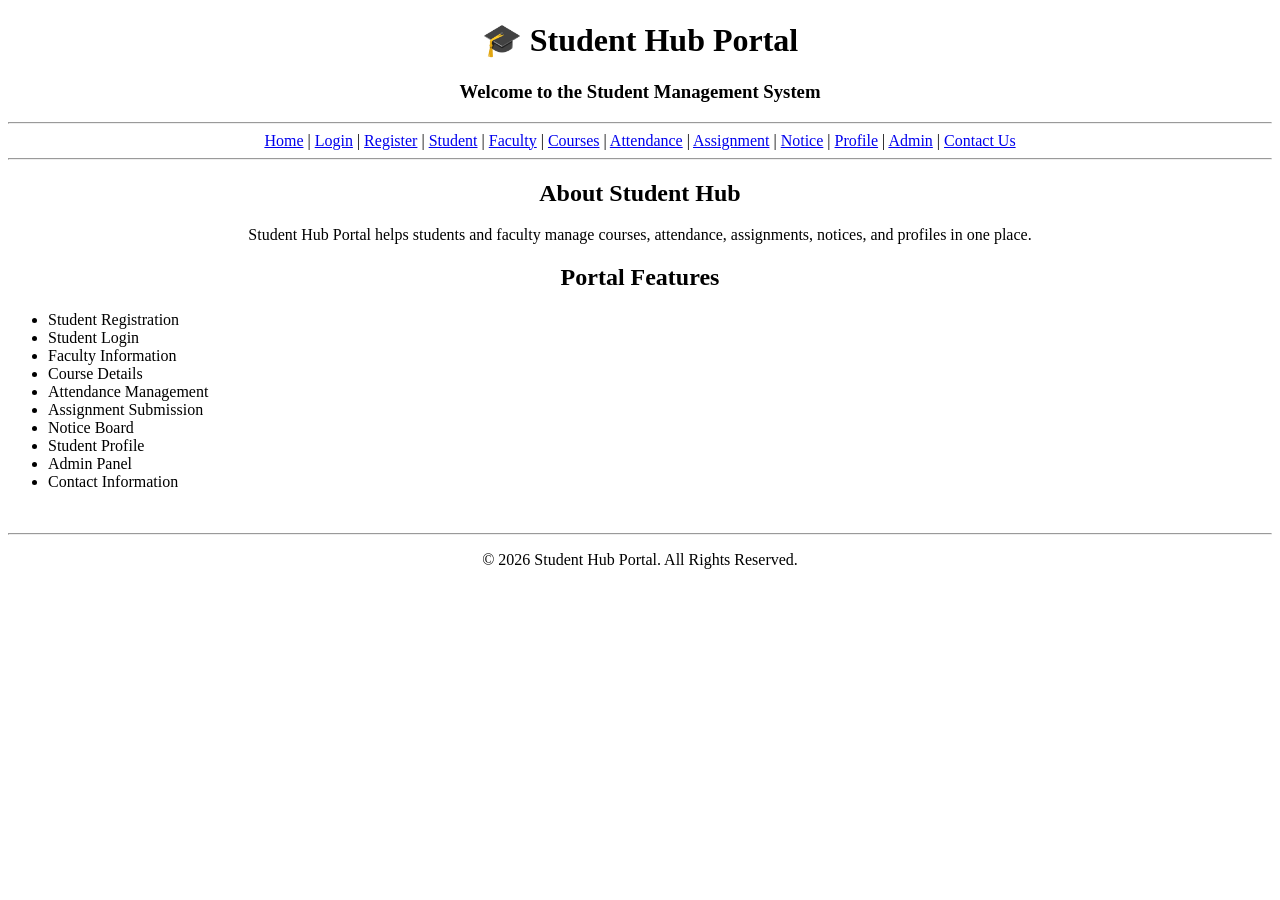
==== index.html @ 1dc62c10 "Added html" ====
<!DOCTYPE html>
<html lang="en">
<head>
    <meta charset="UTF-8">
    <meta name="viewport" content="width=device-width, initial-scale=1.0">
    <link rel="stylesheet"  href="css/style.css">
    <title>Document</title>
</head>
<body>
   

    <center>
        <h1>🎓 Student Hub Portal</h1>
        <h3>Welcome to the Student Management System</h3>
        <hr>

        <nav>
            <a href="index.html">Home</a> |
            <a href="login.html">Login</a> |
            <a href="register.html">Register</a> |
            <a href="student.html">Student</a> |
            <a href="faculty.html">Faculty</a> |
            <a href="courses.html">Courses</a> |
            <a href="attendance.html">Attendance</a> |
            <a href="assignment.html">Assignment</a> |
            <a href="notice.html">Notice</a> |
            <a href="profile.html">Profile</a> |
            <a href="admin.html">Admin</a> |
            <a href="contact.html">Contact Us</a>
        </nav>

        <hr>

        <h2>About Student Hub</h2>

        <p>
            Student Hub Portal helps students and faculty manage
            courses, attendance, assignments, notices, and profiles
            in one place.
        </p>

        <h2>Portal Features</h2>

        <ul align="left">
            <li>Student Registration</li>
            <li>Student Login</li>
            <li>Faculty Information</li>
            <li>Course Details</li>
            <li>Attendance Management</li>
            <li>Assignment Submission</li>
            <li>Notice Board</li>
            <li>Student Profile</li>
            <li>Admin Panel</li>
            <li>Contact Information</li>
        </ul>

        <br>

        <!-- <a href="login.html">
            <button>Login</button>
        </a>

        <a href="register.html">
            <button>Register</button>
        </a> -->

        <hr>

        <footer>
            <p>&copy; 2026 Student Hub Portal. All Rights Reserved.</p>
        </footer>

    </center>

</body>
</html>
---- css/style.css ----
/* body{
    background-color: #ffffff;
    margin: 2px;
    padding: 0px;
    font:  sans-serif;
   
    background-image:   linear-gradient(rgba(255,255,255,0.7), rgba(255,255,255,0.7)),
    url("../images/background.jpg");
      background-size: cover;
    background-position: center;
    background-repeat: no-repeat;
    background-attachment: fixed;

    min-height:100vh;

}
h1{
    color: #051b6b;
    margin-top:20px;
}
h2{
    color: #07021f;
}
nav{
    margin:2px;
} */
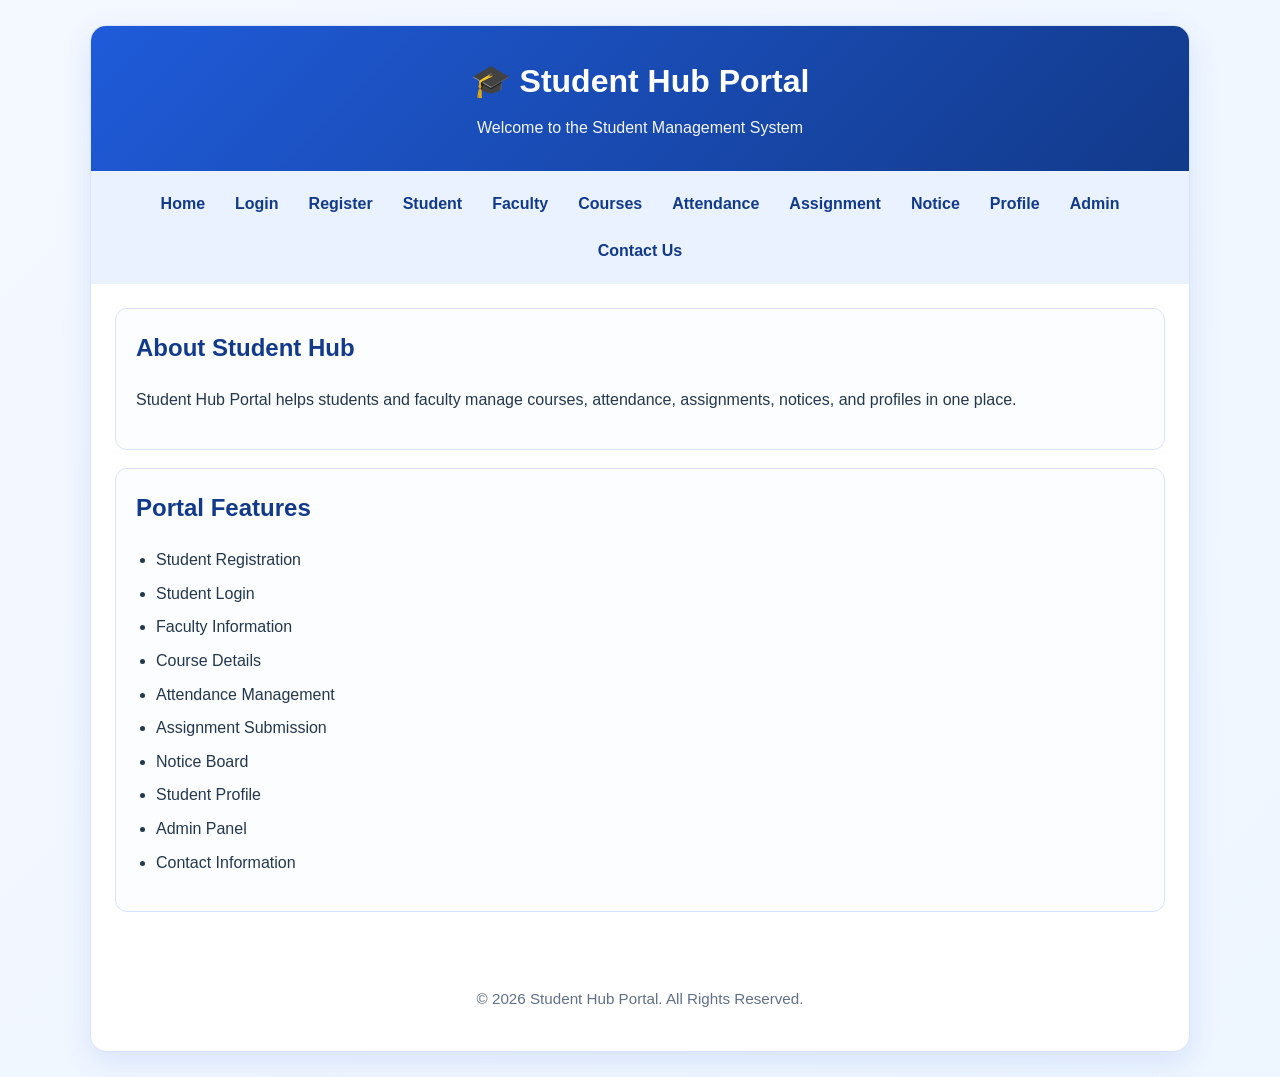
==== commit 2ffe6580: "css added" ====
--- a/index.html
+++ b/index.html
@@ -3,74 +3,60 @@
 <head>
     <meta charset="UTF-8">
     <meta name="viewport" content="width=device-width, initial-scale=1.0">
-    <link rel="stylesheet"  href="css/style.css">
-    <title>Document</title>
+    <title>Student Hub Portal</title>
+    <link rel="stylesheet" href="css/style.css">
 </head>
 <body>
-   
+    <div class="container">
+        <header class="header">
+            <h1>🎓 Student Hub Portal</h1>
+            <p>Welcome to the Student Management System</p>
+        </header>
 
-    <center>
-        <h1>🎓 Student Hub Portal</h1>
-        <h3>Welcome to the Student Management System</h3>
-        <hr>
-
-        <nav>
-            <a href="index.html">Home</a> |
-            <a href="login.html">Login</a> |
-            <a href="register.html">Register</a> |
-            <a href="student.html">Student</a> |
-            <a href="faculty.html">Faculty</a> |
-            <a href="courses.html">Courses</a> |
-            <a href="attendance.html">Attendance</a> |
-            <a href="assignment.html">Assignment</a> |
-            <a href="notice.html">Notice</a> |
-            <a href="profile.html">Profile</a> |
-            <a href="admin.html">Admin</a> |
+        <nav class="nav">
+            <a href="index.html">Home</a>
+            <a href="login.html">Login</a>
+            <a href="register.html">Register</a>
+            <a href="student.html">Student</a>
+            <a href="faculty.html">Faculty</a>
+            <a href="courses.html">Courses</a>
+            <a href="attendance.html">Attendance</a>
+            <a href="assignment.html">Assignment</a>
+            <a href="notice.html">Notice</a>
+            <a href="profile.html">Profile</a>
+            <a href="admin.html">Admin</a>
             <a href="contact.html">Contact Us</a>
         </nav>
 
-        <hr>
+        <main class="main">
+            <section class="card">
+                <h2>About Student Hub</h2>
+                <p>
+                    Student Hub Portal helps students and faculty manage courses,
+                    attendance, assignments, notices, and profiles in one place.
+                </p>
+            </section>
 
-        <h2>About Student Hub</h2>
+            <section class="card">
+                <h2>Portal Features</h2>
+                <ul class="feature-list">
+                    <li>Student Registration</li>
+                    <li>Student Login</li>
+                    <li>Faculty Information</li>
+                    <li>Course Details</li>
+                    <li>Attendance Management</li>
+                    <li>Assignment Submission</li>
+                    <li>Notice Board</li>
+                    <li>Student Profile</li>
+                    <li>Admin Panel</li>
+                    <li>Contact Information</li>
+                </ul>
+            </section>
+        </main>
 
-        <p>
-            Student Hub Portal helps students and faculty manage
-            courses, attendance, assignments, notices, and profiles
-            in one place.
-        </p>
-
-        <h2>Portal Features</h2>
-
-        <ul align="left">
-            <li>Student Registration</li>
-            <li>Student Login</li>
-            <li>Faculty Information</li>
-            <li>Course Details</li>
-            <li>Attendance Management</li>
-            <li>Assignment Submission</li>
-            <li>Notice Board</li>
-            <li>Student Profile</li>
-            <li>Admin Panel</li>
-            <li>Contact Information</li>
-        </ul>
-
-        <br>
-
-        <!-- <a href="login.html">
-            <button>Login</button>
-        </a>
-
-        <a href="register.html">
-            <button>Register</button>
-        </a> -->
-
-        <hr>
-
-        <footer>
+        <footer class="footer">
             <p>&copy; 2026 Student Hub Portal. All Rights Reserved.</p>
         </footer>
-
-    </center>
-
+    </div>
 </body>
 </html>
--- a/css/style.css
+++ b/css/style.css
@@ -1,26 +1,186 @@
-/* body{
-    background-color: #ffffff;
-    margin: 2px;
-    padding: 0px;
-    font:  sans-serif;
-   
-    background-image:   linear-gradient(rgba(255,255,255,0.7), rgba(255,255,255,0.7)),
-    url("../images/background.jpg");
-      background-size: cover;
-    background-position: center;
-    background-repeat: no-repeat;
-    background-attachment: fixed;
+:root {
+    --blue: #1f5bd9;
+    --blue-dark: #123a8a;
+    --blue-light: #eaf2ff;
+    --white: #ffffff;
+    --text: #23374d;
+    --muted: #60708a;
+    --border: #d7e4ff;
+}
 
-    min-height:100vh;
+* {
+    box-sizing: border-box;
+}
 
+body {
+    margin: 0;
+    font-family: Arial, Helvetica, sans-serif;
+    background: linear-gradient(135deg, #f4f8ff 0%, #eef6ff 100%);
+    color: var(--text);
+    line-height: 1.6;
 }
-h1{
-    color: #051b6b;
-    margin-top:20px;
+
+.container {
+    width: min(1100px, 95%);
+    margin: 25px auto;
+    background: var(--white);
+    border: 1px solid var(--border);
+    border-radius: 16px;
+    box-shadow: 0 10px 30px rgba(31, 91, 217, 0.12);
+    overflow: hidden;
 }
-h2{
-    color: #07021f;
+
+.header {
+    background: linear-gradient(135deg, var(--blue) 0%, var(--blue-dark) 100%);
+    color: var(--white);
+    padding: 30px 20px;
+    text-align: center;
 }
-nav{
-    margin:2px;
-} */+
+.header h1 {
+    margin: 0 0 8px;
+    font-size: 2rem;
+}
+
+.header p {
+    margin: 0;
+    font-size: 1rem;
+    opacity: 0.95;
+}
+
+.nav {
+    background: var(--blue-light);
+    padding: 14px 16px;
+    display: flex;
+    flex-wrap: wrap;
+    gap: 10px;
+    justify-content: center;
+}
+
+.nav a {
+    color: var(--blue-dark);
+    text-decoration: none;
+    font-weight: bold;
+    padding: 6px 10px;
+    border-radius: 8px;
+}
+
+.nav a:hover {
+    background: var(--blue);
+    color: var(--white);
+}
+
+.main {
+    padding: 24px;
+}
+
+.card {
+    background: #fcfdff;
+    border: 1px solid var(--border);
+    border-radius: 12px;
+    padding: 20px;
+    margin-bottom: 18px;
+}
+
+.card h2 {
+    color: var(--blue-dark);
+    margin-top: 0;
+}
+
+.feature-list {
+    padding-left: 20px;
+}
+
+.feature-list li {
+    margin-bottom: 8px;
+}
+
+.form-box {
+    max-width: 700px;
+    margin: 0 auto;
+}
+
+form {
+    width: 100%;
+}
+
+table {
+    width: 100%;
+    border-collapse: collapse;
+}
+
+td {
+    padding: 10px 8px;
+    vertical-align: top;
+}
+
+input, select, textarea {
+    width: 100%;
+    padding: 10px;
+    border: 1px solid var(--border);
+    border-radius: 8px;
+    font-size: 1rem;
+}
+
+input:focus, select:focus, textarea:focus {
+    outline: none;
+    border-color: var(--blue);
+}
+
+input[type="radio"], input[type="checkbox"] {
+    width: auto;
+    margin-right: 6px;
+}
+
+input[type="submit"], input[type="reset"] {
+    width: auto;
+    padding: 10px 16px;
+    background: var(--blue);
+    color: var(--white);
+    border: none;
+    cursor: pointer;
+    margin-right: 8px;
+}
+
+input[type="reset"] {
+    background: #6b7a90;
+}
+
+.note {
+    text-align: center;
+    margin-top: 12px;
+    color: var(--muted);
+}
+
+.note a {
+    color: var(--blue);
+    font-weight: bold;
+    text-decoration: none;
+}
+
+.note a:hover {
+    text-decoration: underline;
+}
+
+.footer {
+    text-align: center;
+    padding: 18px 20px 24px;
+    color: var(--muted);
+    font-size: 0.95rem;
+}
+
+@media (max-width: 700px) {
+    .nav {
+        flex-direction: column;
+        align-items: center;
+    }
+
+    table, tbody, tr, td {
+        display: block;
+        width: 100%;
+    }
+
+    td {
+        padding: 6px 0;
+    }
+}
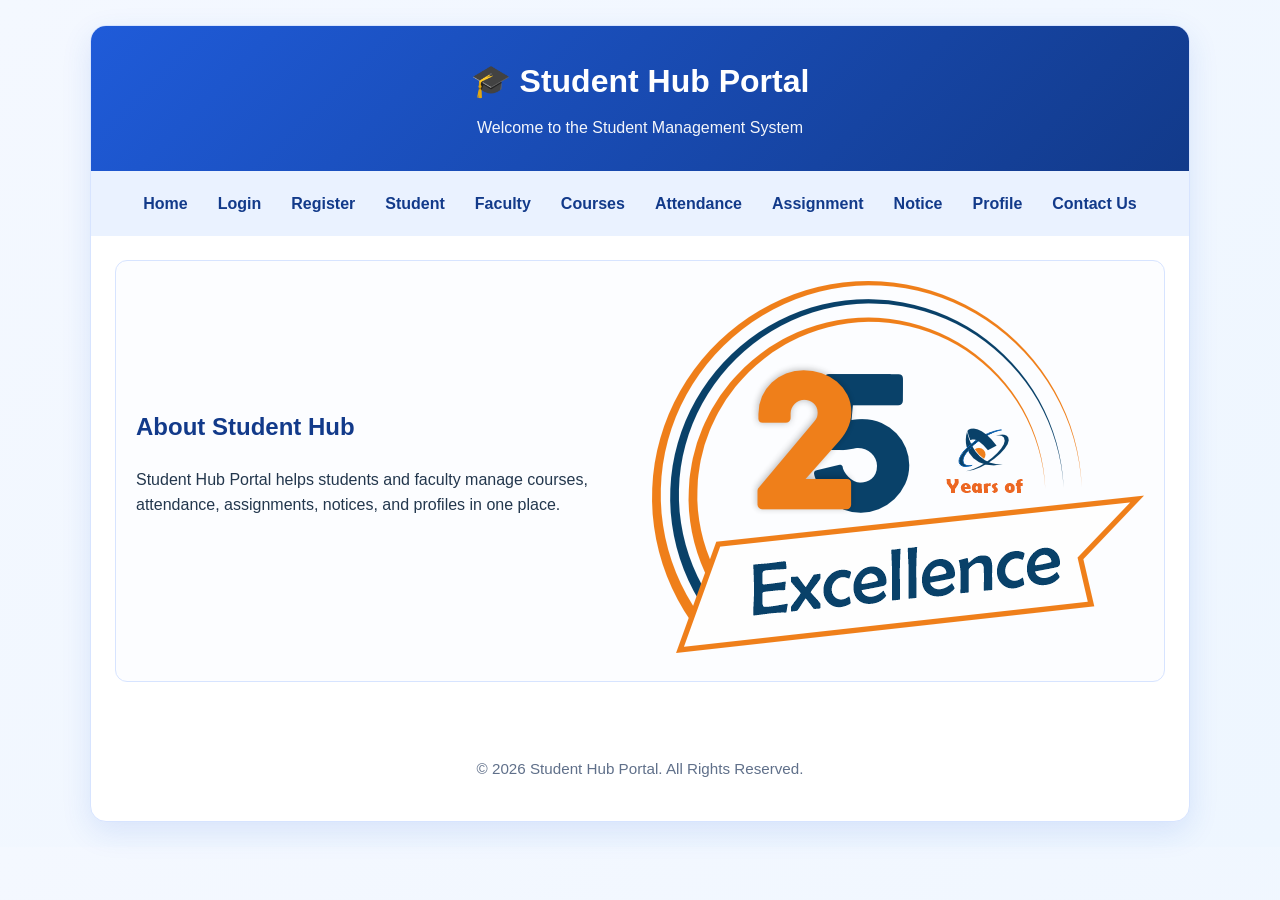
==== commit c216b7bb: "updated" ====
--- a/index.html
+++ b/index.html
@@ -7,6 +7,10 @@
     <link rel="stylesheet" href="css/style.css">
 </head>
 <body>
+    
+    <!-- <div class="right-side">
+        <img src="images/25-years.jpg" alt="25 Years of Excellence">
+    </div> -->
     <div class="container">
         <header class="header">
             <h1>🎓 Student Hub Portal</h1>
@@ -24,34 +28,25 @@
             <a href="assignment.html">Assignment</a>
             <a href="notice.html">Notice</a>
             <a href="profile.html">Profile</a>
-            <a href="admin.html">Admin</a>
+  
             <a href="contact.html">Contact Us</a>
         </nav>
 
         <main class="main">
-            <section class="card">
+            <section class="card about-section">
+                <div class="about-text">
                 <h2>About Student Hub</h2>
                 <p>
                     Student Hub Portal helps students and faculty manage courses,
                     attendance, assignments, notices, and profiles in one place.
                 </p>
+                </div>
+                <div class="about image">
+                    <img src="images/25-years.jpg" alt="studenthub">
+                </div>
             </section>
 
-            <section class="card">
-                <h2>Portal Features</h2>
-                <ul class="feature-list">
-                    <li>Student Registration</li>
-                    <li>Student Login</li>
-                    <li>Faculty Information</li>
-                    <li>Course Details</li>
-                    <li>Attendance Management</li>
-                    <li>Assignment Submission</li>
-                    <li>Notice Board</li>
-                    <li>Student Profile</li>
-                    <li>Admin Panel</li>
-                    <li>Contact Information</li>
-                </ul>
-            </section>
+    
         </main>
 
         <footer class="footer">
--- a/css/style.css
+++ b/css/style.css
@@ -183,4 +183,204 @@
     td {
         padding: 6px 0;
     }
-}+    .about-image{
+        order:-1;
+    }
+    .about-section{
+        flex-direction: column;
+    }
+}
+.about-section {
+    display: flex;
+    align-items: center;
+    gap: 24px;
+    flex-wrap: wrap;
+}
+
+.about-text {
+    flex: 1;
+    min-width: 250px;
+}
+
+.about-image {
+    flex: 1;
+    min-width: 220px;
+    text-align: center;
+}
+
+.about-image img {
+    max-width: 100%;
+    border-radius: 12px;
+    box-shadow: 0 6px 18px rgba(31, 91, 217, 0.15);
+}
+
+
+/* for courses.html */
+.section-sub {
+    color: var(--muted);
+    margin-top: -6px;
+    margin-bottom: 20px;
+}
+
+.course-grid {
+    display: grid;
+    grid-template-columns: repeat(auto-fit, minmax(240px, 1fr));
+    gap: 18px;
+}
+
+.course-card {
+    background: var(--white);
+    border: 1px solid var(--border);
+    border-radius: 14px;
+    padding: 20px;
+    transition: transform 0.2s ease, box-shadow 0.2s ease;
+}
+
+.course-card:hover {
+    transform: translateY(-6px);
+    box-shadow: 0 12px 24px rgba(31, 91, 217, 0.18);
+    border-color: var(--blue);
+}
+
+.course-icon {
+    font-size: 2rem;
+    margin-bottom: 8px;
+}
+
+.course-badge {
+    display: inline-block;
+    background: var(--blue-light);
+    color: var(--blue-dark);
+    font-size: 0.75rem;
+    font-weight: bold;
+    padding: 4px 10px;
+    border-radius: 999px;
+    margin-bottom: 10px;
+}
+
+.course-card h3 {
+    margin: 6px 0 8px;
+    color: var(--blue-dark);
+}
+
+.course-card p {
+    margin: 0;
+    color: var(--muted);
+    font-size: 0.95rem;
+}
+
+/* for profile.html */
+.profile-card {
+    padding: 0;
+    overflow: hidden;
+}
+
+.profile-banner {
+    background-color: #a9abf5;
+    color: var(--white);
+    text-align: center;
+    padding: 36px 20px 28px;
+}
+
+.profile-photo {
+    width: 130px;
+    height: 130px;
+    border-radius: 50%;
+    object-fit: cover;
+    border: 4px solid var(--white);
+    box-shadow: 0 8px 20px rgba(167, 49, 49, 0.25);
+    margin-bottom: 14px;
+}
+
+.profile-name {
+    margin: 0 0 4px;
+    font-size: 1.5rem;
+}
+
+.profile-role {
+    margin: 0;
+    opacity: 0.9;
+    font-size: 0.95rem;
+}
+
+.profile-table {
+    width: 100%;
+    border-collapse: collapse;
+    margin: 0;
+}
+
+.profile-table th {
+    
+    color: var(--blue-dark);
+    text-align: left;
+    padding: 12px 24px;
+    font-size: 0.9rem;
+    text-transform: uppercase;
+    letter-spacing: 0.03em;
+}
+
+.profile-table td {
+    padding: 14px 24px;
+    border-bottom: 1px solid var(--border);
+}
+
+.profile-table tr:last-child td {
+    border-bottom: none;
+}
+
+.profile-table tr:nth-child(even) {
+    background: #fafcff;
+}
+
+.profile-table td:first-child {
+    font-weight: bold;
+    color: var(--muted);
+    width: 40%;
+}
+
+.profile-table td:last-child {
+    color: var(--text);
+}
+
+/* assignment.html */
+.assignment-list {
+    display: flex;
+    flex-direction: column;
+    gap: 14px;
+}
+
+.assignment-row {
+    display: grid;
+    grid-template-columns: 2fr 1.3fr 1.3fr;
+    gap: 16px;
+    background: #fcfdff;
+    border: 1px solid var(--border);
+    border-radius: 12px;
+    padding: 16px;
+    align-items: end;
+    transition: box-shadow 0.2s ease, border-color 0.2s ease;
+}
+
+.assignment-row:hover {
+    box-shadow: 0 6px 16px rgba(31, 91, 217, 0.12);
+    border-color: var(--blue);
+}
+
+.assignment-field {
+    display: flex;
+    flex-direction: column;
+    gap: 6px;
+}
+
+.assignment-field label {
+    font-size: 0.78rem;
+    font-weight: bold;
+    color: var(--muted);
+    text-transform: uppercase;
+    letter-spacing: 0.03em;
+}
+
+.status-select {
+    background: var(--white);
+}
+
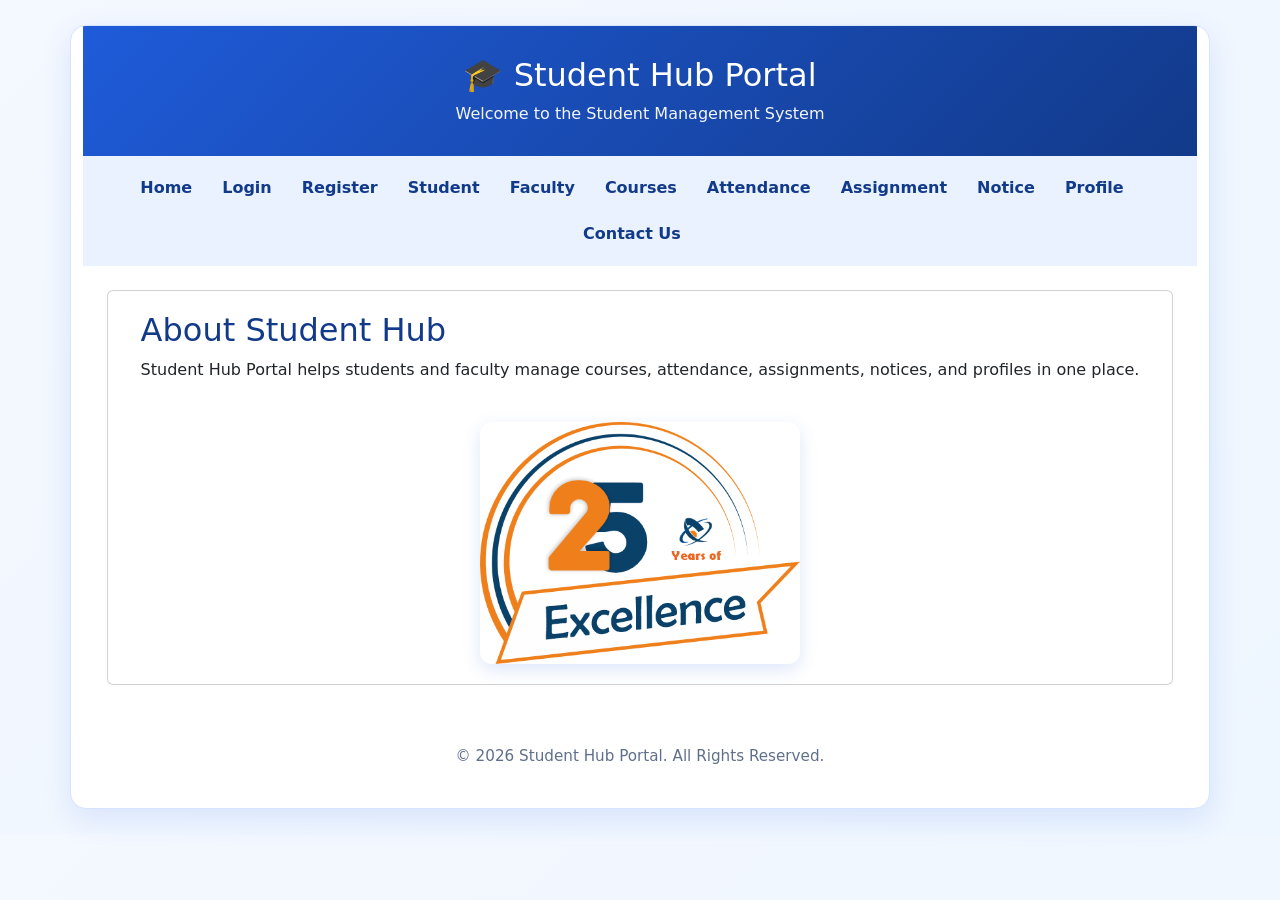
==== commit cfd2488e: "updated" ====
--- a/index.html
+++ b/index.html
@@ -5,6 +5,7 @@
     <meta name="viewport" content="width=device-width, initial-scale=1.0">
     <title>Student Hub Portal</title>
     <link rel="stylesheet" href="css/style.css">
+    <link href="https://cdn.jsdelivr.net/npm/bootstrap@5.3.8/dist/css/bootstrap.min.css" rel="stylesheet" integrity="sha384-sRIl4kxILFvY47J16cr9ZwB07vP4J8+LH7qKQnuqkuIAvNWLzeN8tE5YBujZqJLB" crossorigin="anonymous">
 </head>
 <body>
     
@@ -41,7 +42,7 @@
                     attendance, assignments, notices, and profiles in one place.
                 </p>
                 </div>
-                <div class="about image">
+                <div class="about-image">
                     <img src="images/25-years.jpg" alt="studenthub">
                 </div>
             </section>
@@ -53,5 +54,7 @@
             <p>&copy; 2026 Student Hub Portal. All Rights Reserved.</p>
         </footer>
     </div>
+    <script src="js/script.js"></script>
+    <script src="https://cdn.jsdelivr.net/npm/bootstrap@5.3.8/dist/js/bootstrap.bundle.min.js" integrity="sha384-FKyoEForCGlyvwx9Hj09JcYn3nv7wiPVlz7YYwJrWVcXK/BmnVDxM+D2scQbITxI" crossorigin="anonymous"></script>
 </body>
 </html>
--- a/css/style.css
+++ b/css/style.css
@@ -183,33 +183,36 @@
     td {
         padding: 6px 0;
     }
-    .about-image{
-        order:-1;
-    }
-    .about-section{
-        flex-direction: column;
-    }
-}
+
+    .about-section {
+        grid-template-columns: 1fr;
+    }
+
+    .about-image {
+        order: -1;
+    }
+}
+
 .about-section {
-    display: flex;
+    display: grid;
+    grid-template-columns: 1.2fr 0.8fr;
+    gap: 24px;
     align-items: center;
-    gap: 24px;
-    flex-wrap: wrap;
 }
 
 .about-text {
-    flex: 1;
-    min-width: 250px;
+    min-width: 0;
 }
 
 .about-image {
-    flex: 1;
     min-width: 220px;
     text-align: center;
 }
 
 .about-image img {
-    max-width: 100%;
+    width: 100%;
+    max-width: 320px;
+    height: auto;
     border-radius: 12px;
     box-shadow: 0 6px 18px rgba(31, 91, 217, 0.15);
 }
@@ -223,8 +226,8 @@
 }
 
 .course-grid {
-    display: grid;
-    grid-template-columns: repeat(auto-fit, minmax(240px, 1fr));
+    display: flex;
+    flex-wrap: wrap;
     gap: 18px;
 }
 
@@ -233,6 +236,10 @@
     border: 1px solid var(--border);
     border-radius: 14px;
     padding: 20px;
+    flex: 1 1 240px;
+    display: flex;
+    flex-direction: column;
+    justify-content: flex-start;
     transition: transform 0.2s ease, box-shadow 0.2s ease;
 }
 
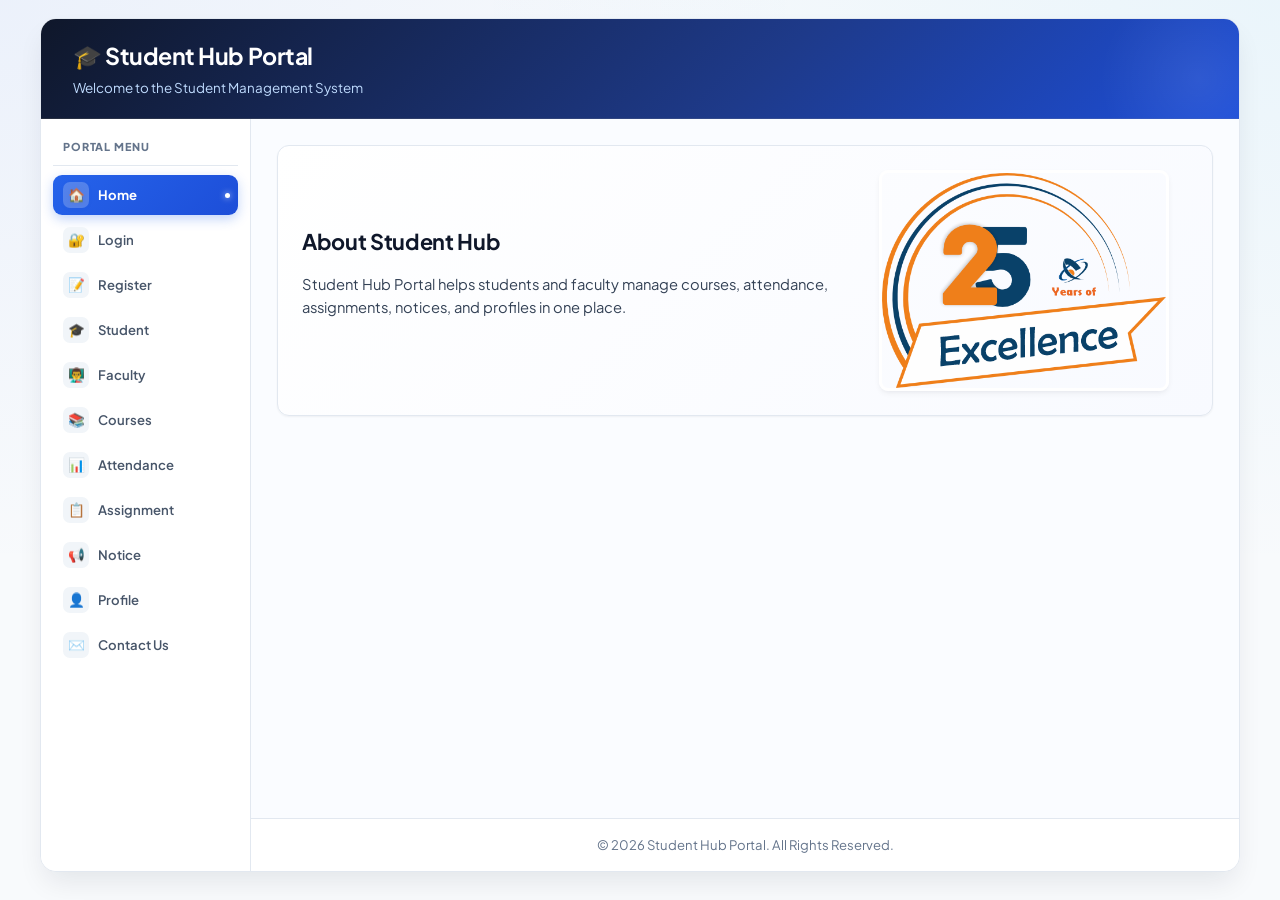
==== commit 4b32a160: "updated" ====
--- a/index.html
+++ b/index.html
@@ -5,7 +5,6 @@
     <meta name="viewport" content="width=device-width, initial-scale=1.0">
     <title>Student Hub Portal</title>
     <link rel="stylesheet" href="css/style.css">
-    <link href="https://cdn.jsdelivr.net/npm/bootstrap@5.3.8/dist/css/bootstrap.min.css" rel="stylesheet" integrity="sha384-sRIl4kxILFvY47J16cr9ZwB07vP4J8+LH7qKQnuqkuIAvNWLzeN8tE5YBujZqJLB" crossorigin="anonymous">
 </head>
 <body>
     
@@ -55,6 +54,5 @@
         </footer>
     </div>
     <script src="js/script.js"></script>
-    <script src="https://cdn.jsdelivr.net/npm/bootstrap@5.3.8/dist/js/bootstrap.bundle.min.js" integrity="sha384-FKyoEForCGlyvwx9Hj09JcYn3nv7wiPVlz7YYwJrWVcXK/BmnVDxM+D2scQbITxI" crossorigin="anonymous"></script>
 </body>
 </html>
--- a/css/style.css
+++ b/css/style.css
@@ -1,103 +1,324 @@
+@import url('https://fonts.googleapis.com/css2?family=Plus+Jakarta+Sans:wght@300;400;500;600;700;800&display=swap');
+
 :root {
-    --blue: #1f5bd9;
-    --blue-dark: #123a8a;
-    --blue-light: #eaf2ff;
-    --white: #ffffff;
-    --text: #23374d;
-    --muted: #60708a;
-    --border: #d7e4ff;
-}
-
-* {
+    --primary: #2563eb;
+    --primary-hover: #1d4ed8;
+    --primary-light: #eff6ff;
+    --primary-glow: rgba(37, 99, 235, 0.18);
+    --secondary: #0ea5e9;
+    --accent: #6366f1;
+    --navy-dark: #0f172a;
+    --navy-card: #1e293b;
+    --navy-blue: #1e3a8a;
+    --ink: #1e293b;
+    --ink-light: #334155;
+    --muted: #64748b;
+    --paper: #ffffff;
+    --canvas: #f8fafc;
+    --line: #e2e8f0;
+    --line-focus: #93c5fd;
+    --success: #10b981;
+    --success-bg: #ecfdf5;
+    --warning: #f59e0b;
+    --warning-bg: #fffbeb;
+    --danger: #ef4444;
+    --danger-bg: #fef2f2;
+    --shadow-sm: 0 1px 2px rgba(15, 23, 42, 0.05);
+    --shadow-md: 0 3px 6px -1px rgba(15, 23, 42, 0.06), 0 2px 4px -2px rgba(15, 23, 42, 0.04);
+    --shadow-lg: 0 8px 20px -3px rgba(15, 23, 42, 0.07);
+    --shadow-xl: 0 14px 28px -5px rgba(15, 23, 42, 0.09);
+    --radius-sm: 6px;
+    --radius-md: 9px;
+    --radius-lg: 12px;
+    --radius-xl: 16px;
+    --radius-full: 9999px;
+    --transition-fast: 0.15s cubic-bezier(0.4, 0, 0.2, 1);
+    --transition-normal: 0.2s cubic-bezier(0.4, 0, 0.2, 1);
+}
+
+*, *::before, *::after {
     box-sizing: border-box;
 }
 
 body {
     margin: 0;
-    font-family: Arial, Helvetica, sans-serif;
-    background: linear-gradient(135deg, #f4f8ff 0%, #eef6ff 100%);
-    color: var(--text);
-    line-height: 1.6;
-}
-
+    font-family: 'Plus Jakarta Sans', -apple-system, BlinkMacSystemFont, 'Segoe UI', Roboto, Helvetica, Arial, sans-serif;
+    font-size: 13.5px;
+    background-color: var(--canvas);
+    background-image: 
+        radial-gradient(at 0% 0%, rgba(37, 99, 235, 0.06) 0px, transparent 45%),
+        radial-gradient(at 100% 0%, rgba(14, 165, 233, 0.06) 0px, transparent 45%);
+    background-attachment: fixed;
+    color: var(--ink);
+    line-height: 1.5;
+    -webkit-font-smoothing: antialiased;
+    -moz-osx-font-smoothing: grayscale;
+    min-height: 100vh;
+    display: flex;
+    flex-direction: column;
+}
+
+/* Main Container Layout - Left Sidebar Grid */
 .container {
-    width: min(1100px, 95%);
-    margin: 25px auto;
-    background: var(--white);
-    border: 1px solid var(--border);
-    border-radius: 16px;
-    box-shadow: 0 10px 30px rgba(31, 91, 217, 0.12);
+    width: min(1200px, calc(100% - 24px));
+    margin: 18px auto 28px;
+    background: var(--paper);
+    border: 1px solid var(--line);
+    border-radius: var(--radius-xl);
+    box-shadow: var(--shadow-xl);
     overflow: hidden;
-}
-
+    display: grid;
+    grid-template-columns: 210px 1fr;
+    grid-template-rows: auto 1fr auto;
+    grid-template-areas:
+        "header header"
+        "nav main"
+        "nav footer";
+    min-height: calc(100vh - 46px);
+    animation: fadeIn 0.3s ease-out;
+}
+
+@keyframes fadeIn {
+    from {
+        opacity: 0;
+        transform: translateY(5px);
+    }
+    to {
+        opacity: 1;
+        transform: translateY(0);
+    }
+}
+
+/* Header Styling */
 .header {
-    background: linear-gradient(135deg, var(--blue) 0%, var(--blue-dark) 100%);
-    color: var(--white);
-    padding: 30px 20px;
-    text-align: center;
+    grid-area: header;
+    background: linear-gradient(135deg, #0f172a 0%, #1e3a8a 60%, #1d4ed8 100%);
+    color: var(--paper);
+    padding: 20px clamp(18px, 3vw, 32px);
+    position: relative;
+    overflow: hidden;
+    border-bottom: 1px solid rgba(255, 255, 255, 0.1);
+}
+
+.header::after {
+    content: '';
+    position: absolute;
+    top: -40%;
+    right: -5%;
+    width: 200px;
+    height: 200px;
+    background: radial-gradient(circle, rgba(255, 255, 255, 0.08) 0%, transparent 70%);
+    border-radius: 50%;
+    pointer-events: none;
 }
 
 .header h1 {
-    margin: 0 0 8px;
-    font-size: 2rem;
+    margin: 0 0 4px;
+    font-size: clamp(1.2rem, 2vw, 1.45rem);
+    font-weight: 700;
+    letter-spacing: -0.02em;
+    display: flex;
+    align-items: center;
+    gap: 8px;
+    color: #ffffff;
 }
 
 .header p {
     margin: 0;
-    font-size: 1rem;
-    opacity: 0.95;
-}
-
+    font-size: 0.84rem;
+    color: #bfdbfe;
+    font-weight: 400;
+}
+
+/* Left Sidebar Navigation Bar - Premium UI */
 .nav {
-    background: var(--blue-light);
-    padding: 14px 16px;
+    grid-area: nav;
+    background: #ffffff;
+    padding: 18px 12px 24px;
     display: flex;
-    flex-wrap: wrap;
-    gap: 10px;
+    flex-direction: column;
+    gap: 5px;
+    align-items: stretch;
+    border-right: 1px solid var(--line);
+    border-bottom: none;
+    box-shadow: none;
+    position: sticky;
+    top: 0;
+    align-self: stretch;
+    height: 100%;
+    overflow-y: auto;
+}
+
+.nav::before {
+    content: 'PORTAL MENU';
+    font-size: 0.68rem;
+    font-weight: 800;
+    letter-spacing: 0.08em;
+    color: var(--muted);
+    padding: 2px 10px 10px;
+    margin-bottom: 4px;
+    border-bottom: 1px solid var(--line);
+}
+
+.nav a {
+    color: #475569;
+    text-decoration: none;
+    font-weight: 600;
+    font-size: 0.82rem;
+    padding: 7px 10px;
+    border-radius: var(--radius-md);
+    transition: all var(--transition-fast);
+    display: flex;
+    align-items: center;
+    gap: 9px;
+    white-space: nowrap;
+    position: relative;
+}
+
+.nav a::before {
+    display: inline-flex;
+    align-items: center;
     justify-content: center;
-}
-
-.nav a {
-    color: var(--blue-dark);
-    text-decoration: none;
-    font-weight: bold;
-    padding: 6px 10px;
-    border-radius: 8px;
-}
+    width: 26px;
+    height: 26px;
+    border-radius: 7px;
+    background: #f1f5f9;
+    font-size: 0.85rem;
+    flex-shrink: 0;
+    transition: all var(--transition-fast);
+}
+
+/* Page-specific icons */
+.nav a[href="index.html"]::before { content: "🏠"; }
+.nav a[href="login.html"]::before { content: "🔐"; }
+.nav a[href="register.html"]::before { content: "📝"; }
+.nav a[href="student.html"]::before { content: "🎓"; }
+.nav a[href="faculty.html"]::before { content: "👨‍🏫"; }
+.nav a[href="courses.html"]::before { content: "📚"; }
+.nav a[href="attendance.html"]::before { content: "📊"; }
+.nav a[href="assignment.html"]::before { content: "📋"; }
+.nav a[href="notice.html"]::before { content: "📢"; }
+.nav a[href="profile.html"]::before { content: "👤"; }
+.nav a[href="contact.html"]::before { content: "✉️"; }
 
 .nav a:hover {
-    background: var(--blue);
-    color: var(--white);
-}
-
+    color: var(--primary);
+    background: #eff6ff;
+    transform: translateX(3px);
+}
+
+.nav a:hover::before {
+    background: #dbeafe;
+    transform: scale(1.08);
+}
+
+.nav a.active {
+    background: linear-gradient(135deg, #2563eb 0%, #1d4ed8 100%);
+    color: #ffffff;
+    box-shadow: 0 4px 12px rgba(37, 99, 235, 0.28);
+    font-weight: 700;
+    transform: none;
+}
+
+.nav a.active::before {
+    background: rgba(255, 255, 255, 0.22);
+    filter: drop-shadow(0 1px 2px rgba(0, 0, 0, 0.1));
+}
+
+.nav a.active::after {
+    content: '';
+    position: absolute;
+    right: 8px;
+    width: 5px;
+    height: 5px;
+    border-radius: 50%;
+    background: #ffffff;
+    box-shadow: 0 0 6px rgba(255, 255, 255, 0.8);
+}
+
+/* Main Content Area */
 .main {
-    padding: 24px;
-}
-
+    grid-area: main;
+    padding: clamp(16px, 2.5vw, 26px);
+    min-height: 420px;
+    background: #fafcff;
+    flex: 1;
+}
+
+/* Compact Cards */
 .card {
-    background: #fcfdff;
-    border: 1px solid var(--border);
-    border-radius: 12px;
-    padding: 20px;
-    margin-bottom: 18px;
+    background: var(--paper);
+    border: 1px solid var(--line);
+    border-radius: var(--radius-lg);
+    padding: clamp(16px, 2.5vw, 24px);
+    margin-bottom: 16px;
+    box-shadow: var(--shadow-sm);
+    transition: box-shadow var(--transition-normal), border-color var(--transition-normal);
+}
+
+.card:hover {
+    box-shadow: var(--shadow-md);
+    border-color: #cbd5e1;
 }
 
 .card h2 {
-    color: var(--blue-dark);
+    color: var(--navy-dark);
     margin-top: 0;
-}
-
-.feature-list {
-    padding-left: 20px;
-}
-
-.feature-list li {
-    margin-bottom: 8px;
-}
-
+    margin-bottom: 14px;
+    font-size: clamp(1.05rem, 1.8vw, 1.25rem);
+    font-weight: 700;
+    letter-spacing: -0.015em;
+    display: flex;
+    align-items: center;
+    gap: 8px;
+    border-bottom: 1.5px solid var(--primary-light);
+    padding-bottom: 8px;
+}
+
+/* About Section (index.html) */
+.about-section {
+    display: grid;
+    grid-template-columns: 1.3fr 0.8fr;
+    gap: 24px;
+    align-items: center;
+    background: linear-gradient(135deg, #ffffff 0%, #f8faff 100%);
+}
+
+.about-text h2 {
+    border-bottom: none;
+    padding-bottom: 0;
+    font-size: 1.35rem;
+    color: var(--navy-dark);
+}
+
+.about-text p {
+    font-size: 0.92rem;
+    color: var(--ink-light);
+    line-height: 1.6;
+    margin-top: 8px;
+}
+
+.about-image {
+    text-align: center;
+    display: flex;
+    justify-content: center;
+    align-items: center;
+}
+
+.about-image img {
+    width: 100%;
+    max-width: 290px;
+    height: auto;
+    border-radius: var(--radius-md);
+    box-shadow: var(--shadow-md);
+    border: 3px solid #ffffff;
+}
+
+/* Forms & Tables */
 .form-box {
-    max-width: 700px;
+    max-width: 600px;
     margin: 0 auto;
+    background: var(--paper);
 }
 
 form {
@@ -106,208 +327,327 @@
 
 table {
     width: 100%;
-    border-collapse: collapse;
+    border-collapse: separate;
+    border-spacing: 0;
+    margin-top: 4px;
 }
 
 td {
-    padding: 10px 8px;
-    vertical-align: top;
-}
-
-input, select, textarea {
+    padding: 7px 8px;
+    vertical-align: middle;
+    color: var(--ink-light);
+    font-size: 0.86rem;
+}
+
+tr:has(td) {
+    transition: background-color var(--transition-fast);
+}
+
+td[id], td label {
+    font-weight: 600;
+    color: var(--navy-card);
+    font-size: 0.84rem;
+}
+
+/* Form Controls - Compact */
+input[type="text"],
+input[type="email"],
+input[type="password"],
+input[type="tel"],
+input[type="date"],
+input[type="number"],
+input[type="file"],
+select,
+textarea {
     width: 100%;
-    padding: 10px;
-    border: 1px solid var(--border);
-    border-radius: 8px;
-    font-size: 1rem;
-}
-
-input:focus, select:focus, textarea:focus {
+    padding: 7px 10px;
+    border: 1px solid var(--line);
+    border-radius: var(--radius-sm);
+    font-size: 0.86rem;
+    font-family: inherit;
+    color: var(--ink);
+    background: #f8fafc;
+    transition: all var(--transition-fast);
+}
+
+input[type="text"]:focus,
+input[type="email"]:focus,
+input[type="password"]:focus,
+input[type="tel"]:focus,
+input[type="date"]:focus,
+input[type="number"]:focus,
+select:focus,
+textarea:focus {
     outline: none;
-    border-color: var(--blue);
-}
-
-input[type="radio"], input[type="checkbox"] {
-    width: auto;
+    border-color: var(--primary);
+    box-shadow: 0 0 0 3px var(--primary-glow);
+    background: #ffffff;
+}
+
+input[type="radio"],
+input[type="checkbox"] {
+    width: 14px;
+    height: 14px;
+    margin-right: 4px;
+    accent-color: var(--primary);
+    cursor: pointer;
+    vertical-align: -2px;
+}
+
+label:has(input[type="radio"]),
+label:has(input[type="checkbox"]) {
+    cursor: pointer;
+    margin-right: 10px;
+    font-size: 0.86rem;
+}
+
+textarea {
+    resize: vertical;
+    min-height: 70px;
+}
+
+/* Compact Buttons */
+input[type="submit"],
+input[type="button"],
+button {
+    display: inline-flex;
+    align-items: center;
+    justify-content: center;
+    padding: 7px 16px;
+    background: linear-gradient(135deg, var(--primary) 0%, var(--primary-hover) 100%);
+    color: #ffffff;
+    font-size: 0.86rem;
+    font-weight: 600;
+    font-family: inherit;
+    border: none;
+    border-radius: var(--radius-sm);
+    cursor: pointer;
+    box-shadow: 0 2px 8px var(--primary-glow);
+    transition: all var(--transition-fast);
     margin-right: 6px;
-}
-
-input[type="submit"], input[type="reset"] {
-    width: auto;
-    padding: 10px 16px;
-    background: var(--blue);
-    color: var(--white);
-    border: none;
+    margin-top: 6px;
+}
+
+input[type="submit"]:hover,
+input[type="button"]:hover,
+button:hover {
+    transform: translateY(-1px);
+    box-shadow: 0 4px 12px rgba(37, 99, 235, 0.3);
+}
+
+input[type="submit"]:active,
+input[type="button"]:active,
+button:active {
+    transform: translateY(0);
+}
+
+input[type="reset"] {
+    padding: 7px 14px;
+    background: #f1f5f9;
+    color: var(--ink-light);
+    font-size: 0.86rem;
+    font-weight: 600;
+    font-family: inherit;
+    border: 1px solid var(--line);
+    border-radius: var(--radius-sm);
     cursor: pointer;
-    margin-right: 8px;
-}
-
-input[type="reset"] {
-    background: #6b7a90;
-}
-
-.note {
-    text-align: center;
-    margin-top: 12px;
-    color: var(--muted);
-}
-
-.note a {
-    color: var(--blue);
-    font-weight: bold;
+    transition: all var(--transition-fast);
+    margin-top: 6px;
+}
+
+input[type="reset"]:hover {
+    background: #e2e8f0;
+    color: var(--ink);
+}
+
+/* Data Tables (Faculty, Attendance, Profile) */
+th {
+    background: var(--navy-dark);
+    color: #ffffff;
+    font-weight: 600;
+    text-align: left;
+    padding: 9px 12px;
+    font-size: 0.82rem;
+    letter-spacing: 0.02em;
+}
+
+th:first-child {
+    border-top-left-radius: var(--radius-sm);
+}
+
+th:last-child {
+    border-top-right-radius: var(--radius-sm);
+}
+
+.card > table,
+.form-box > table {
+    border-radius: var(--radius-sm);
+    overflow: hidden;
+    border: 1px solid var(--line);
+}
+
+.card > table td,
+.form-box > table td {
+    padding: 9px 12px;
+    border-bottom: 1px solid var(--line);
+}
+
+.card > table tr:last-child td,
+.form-box > table tr:last-child td {
+    border-bottom: none;
+}
+
+.card > table tr:nth-child(even),
+.form-box > table tr:nth-child(even) {
+    background: #f8fafc;
+}
+
+.card > table tr:hover td {
+    background-color: #f1f5f9;
+}
+
+/* Faculty Directory Styling */
+table img {
+    border-radius: 50%;
+    object-fit: cover;
+    width: 56px !important;
+    height: 56px !important;
+    box-shadow: var(--shadow-sm);
+    border: 2px solid var(--paper);
+}
+
+table td a {
+    color: var(--primary);
     text-decoration: none;
-}
-
-.note a:hover {
-    text-decoration: underline;
-}
-
-.footer {
-    text-align: center;
-    padding: 18px 20px 24px;
-    color: var(--muted);
-    font-size: 0.95rem;
-}
-
-@media (max-width: 700px) {
-    .nav {
-        flex-direction: column;
-        align-items: center;
-    }
-
-    table, tbody, tr, td {
-        display: block;
-        width: 100%;
-    }
-
-    td {
-        padding: 6px 0;
-    }
-
-    .about-section {
-        grid-template-columns: 1fr;
-    }
-
-    .about-image {
-        order: -1;
-    }
-}
-
-.about-section {
-    display: grid;
-    grid-template-columns: 1.2fr 0.8fr;
-    gap: 24px;
-    align-items: center;
-}
-
-.about-text {
-    min-width: 0;
-}
-
-.about-image {
-    min-width: 220px;
-    text-align: center;
-}
-
-.about-image img {
-    width: 100%;
-    max-width: 320px;
-    height: auto;
-    border-radius: 12px;
-    box-shadow: 0 6px 18px rgba(31, 91, 217, 0.15);
-}
-
-
-/* for courses.html */
+    font-weight: 500;
+    font-size: 0.82rem;
+    display: inline-block;
+    padding: 3px 8px;
+    background: var(--primary-light);
+    border-radius: var(--radius-sm);
+    transition: all var(--transition-fast);
+}
+
+table td a:hover {
+    background: var(--primary);
+    color: #ffffff;
+    text-decoration: none;
+}
+
+/* Courses Grid (courses.html) - Compact */
 .section-sub {
     color: var(--muted);
     margin-top: -6px;
-    margin-bottom: 20px;
+    margin-bottom: 16px;
+    font-size: 0.88rem;
 }
 
 .course-grid {
-    display: flex;
-    flex-wrap: wrap;
-    gap: 18px;
+    display: grid;
+    grid-template-columns: repeat(auto-fill, minmax(240px, 1fr));
+    gap: 14px;
 }
 
 .course-card {
-    background: var(--white);
-    border: 1px solid var(--border);
-    border-radius: 14px;
-    padding: 20px;
-    flex: 1 1 240px;
+    background: #ffffff;
+    border: 1px solid var(--line);
+    border-radius: var(--radius-md);
+    padding: 16px;
     display: flex;
     flex-direction: column;
     justify-content: flex-start;
-    transition: transform 0.2s ease, box-shadow 0.2s ease;
+    transition: all var(--transition-normal);
+    box-shadow: var(--shadow-sm);
+    position: relative;
+    overflow: hidden;
 }
 
 .course-card:hover {
-    transform: translateY(-6px);
-    box-shadow: 0 12px 24px rgba(31, 91, 217, 0.18);
-    border-color: var(--blue);
+    transform: translateY(-3px);
+    box-shadow: var(--shadow-md);
+    border-color: #bfdbfe;
 }
 
 .course-icon {
-    font-size: 2rem;
+    font-size: 1.6rem;
     margin-bottom: 8px;
+    width: 40px;
+    height: 40px;
+    display: flex;
+    align-items: center;
+    justify-content: center;
+    background: #f1f5f9;
+    border-radius: var(--radius-sm);
 }
 
 .course-badge {
-    display: inline-block;
-    background: var(--blue-light);
-    color: var(--blue-dark);
-    font-size: 0.75rem;
-    font-weight: bold;
-    padding: 4px 10px;
-    border-radius: 999px;
-    margin-bottom: 10px;
+    align-self: flex-start;
+    background: var(--primary-light);
+    color: var(--primary);
+    font-size: 0.72rem;
+    font-weight: 700;
+    padding: 2px 8px;
+    border-radius: var(--radius-full);
+    margin-bottom: 8px;
+    letter-spacing: 0.02em;
+    text-transform: uppercase;
 }
 
 .course-card h3 {
-    margin: 6px 0 8px;
-    color: var(--blue-dark);
+    margin: 0 0 6px;
+    color: var(--navy-dark);
+    font-size: 1rem;
+    font-weight: 700;
 }
 
 .course-card p {
     margin: 0;
     color: var(--muted);
-    font-size: 0.95rem;
-}
-
-/* for profile.html */
+    font-size: 0.82rem;
+    line-height: 1.45;
+}
+
+/* Profile Page (profile.html) - Compact */
 .profile-card {
     padding: 0;
     overflow: hidden;
+    border: 1px solid var(--line);
+    border-radius: var(--radius-md);
 }
 
 .profile-banner {
-    background-color: #a9abf5;
-    color: var(--white);
+    background: linear-gradient(135deg, #1e3a8a 0%, #2563eb 50%, #0d9488 100%);
+    color: #ffffff;
     text-align: center;
-    padding: 36px 20px 28px;
+    padding: 24px 16px 20px;
+    position: relative;
 }
 
 .profile-photo {
-    width: 130px;
-    height: 130px;
+    width: 96px;
+    height: 96px;
     border-radius: 50%;
     object-fit: cover;
-    border: 4px solid var(--white);
-    box-shadow: 0 8px 20px rgba(167, 49, 49, 0.25);
-    margin-bottom: 14px;
+    border: 3px solid #ffffff;
+    box-shadow: 0 6px 16px rgba(0, 0, 0, 0.2);
+    margin-bottom: 10px;
 }
 
 .profile-name {
     margin: 0 0 4px;
-    font-size: 1.5rem;
+    font-size: 1.25rem;
+    font-weight: 700;
+    color: #ffffff;
+    border-bottom: none !important;
+    padding-bottom: 0 !important;
+    justify-content: center;
 }
 
 .profile-role {
     margin: 0;
-    opacity: 0.9;
-    font-size: 0.95rem;
+    font-size: 0.84rem;
+    color: #e0f2fe;
+    font-weight: 500;
 }
 
 .profile-table {
@@ -317,18 +657,20 @@
 }
 
 .profile-table th {
-    
-    color: var(--blue-dark);
+    background: #f8fafc;
+    color: var(--navy-dark);
     text-align: left;
-    padding: 12px 24px;
-    font-size: 0.9rem;
+    padding: 10px 18px;
+    font-size: 0.78rem;
     text-transform: uppercase;
-    letter-spacing: 0.03em;
+    letter-spacing: 0.04em;
+    border-bottom: 1px solid var(--line);
 }
 
 .profile-table td {
-    padding: 14px 24px;
-    border-bottom: 1px solid var(--border);
+    padding: 10px 18px;
+    border-bottom: 1px solid var(--line);
+    font-size: 0.86rem;
 }
 
 .profile-table tr:last-child td {
@@ -340,54 +682,224 @@
 }
 
 .profile-table td:first-child {
-    font-weight: bold;
+    font-weight: 600;
     color: var(--muted);
-    width: 40%;
+    width: 38%;
 }
 
 .profile-table td:last-child {
-    color: var(--text);
-}
-
-/* assignment.html */
+    color: var(--navy-dark);
+    font-weight: 500;
+}
+
+/* Assignments Page (assignment.html) - Compact */
 .assignment-list {
     display: flex;
     flex-direction: column;
-    gap: 14px;
+    gap: 10px;
+    margin-top: 8px;
+    margin-bottom: 14px;
 }
 
 .assignment-row {
     display: grid;
-    grid-template-columns: 2fr 1.3fr 1.3fr;
-    gap: 16px;
-    background: #fcfdff;
-    border: 1px solid var(--border);
-    border-radius: 12px;
-    padding: 16px;
+    grid-template-columns: 2fr 1.2fr 1.2fr;
+    gap: 12px;
+    background: #ffffff;
+    border: 1px solid var(--line);
+    border-radius: var(--radius-sm);
+    padding: 10px 14px;
     align-items: end;
-    transition: box-shadow 0.2s ease, border-color 0.2s ease;
+    box-shadow: var(--shadow-sm);
+    transition: all var(--transition-fast);
 }
 
 .assignment-row:hover {
-    box-shadow: 0 6px 16px rgba(31, 91, 217, 0.12);
-    border-color: var(--blue);
+    box-shadow: var(--shadow-md);
+    border-color: #bfdbfe;
 }
 
 .assignment-field {
     display: flex;
     flex-direction: column;
-    gap: 6px;
+    gap: 4px;
 }
 
 .assignment-field label {
-    font-size: 0.78rem;
-    font-weight: bold;
+    font-size: 0.74rem;
+    font-weight: 700;
     color: var(--muted);
     text-transform: uppercase;
     letter-spacing: 0.03em;
 }
 
 .status-select {
-    background: var(--white);
-}
-
+    background: #f8fafc;
+    font-weight: 600;
+}
+
+/* Attendance Page (attendance.html) - Compact */
+#overall {
+    color: var(--primary);
+    font-weight: 700;
+    background: var(--primary-light);
+    padding: 3px 10px;
+    border-radius: var(--radius-full);
+    font-size: 1.05rem;
+    margin-left: 6px;
+}
+
+/* Notes & Links */
+.note {
+    text-align: center;
+    margin-top: 14px;
+    padding-top: 12px;
+    color: var(--muted);
+    border-top: 1px solid var(--line);
+    font-size: 0.84rem;
+}
+
+.note a {
+    color: var(--primary);
+    font-weight: 600;
+    text-decoration: none;
+}
+
+.note a:hover {
+    color: var(--primary-hover);
+    text-decoration: underline;
+}
+
+/* Validation Errors */
+.field-error, 
+#nameError, 
+#enrollmentError, 
+#emailError, 
+#passwordError {
+    display: block;
+    color: var(--danger);
+    font-size: 0.76rem;
+    font-weight: 600;
+    margin-top: 3px;
+}
+
+/* Footer Styling */
+.footer {
+    text-align: center;
+    padding: 16px 14px;
+    color: var(--muted);
+    font-size: 0.82rem;
+    background: #ffffff;
+    border-top: 1px solid var(--line);
+}
+
+.footer p {
+    margin: 0;
+}
+
+/* Responsive Design */
+@media (max-width: 860px) {
+    .container {
+        grid-template-columns: 1fr;
+        grid-template-rows: auto auto 1fr auto;
+        grid-template-areas:
+            "header"
+            "nav"
+            "main"
+            "footer";
+        min-height: auto;
+    }
+
+    .nav {
+        flex-direction: row;
+        overflow-x: auto;
+        border-right: none;
+        border-bottom: 1px solid var(--line);
+        padding: 8px 10px;
+        -webkit-overflow-scrolling: touch;
+        scrollbar-width: thin;
+        height: auto;
+        gap: 6px;
+    }
+
+    .nav::before {
+        display: none;
+    }
+
+    .nav a {
+        padding: 5px 10px;
+        font-size: 0.78rem;
+        flex-shrink: 0;
+    }
+
+    .nav a::before {
+        width: 22px;
+        height: 22px;
+        font-size: 0.78rem;
+    }
+
+    .nav a.active::after {
+        display: none;
+    }
+
+    .about-section {
+        grid-template-columns: 1fr;
+        gap: 16px;
+    }
+
+    .about-image {
+        order: -1;
+    }
+
+    .assignment-row {
+        grid-template-columns: 1fr;
+        gap: 8px;
+    }
+
+    .form-box {
+        max-width: 100%;
+    }
+
+    .card > table,
+    .form-box > table {
+        display: block;
+        overflow-x: auto;
+        white-space: nowrap;
+    }
+
+    .profile-table th,
+    .profile-table td {
+        padding: 8px 12px;
+    }
+}
+
+@media (max-width: 540px) {
+    .container {
+        width: 100%;
+        margin: 0;
+        border-radius: 0;
+        border-left: none;
+        border-right: none;
+    }
+
+    .header {
+        padding: 16px 14px;
+    }
+
+    .main {
+        padding: 14px 10px;
+    }
+
+    .card {
+        padding: 14px 10px;
+    }
+
+    input[type="submit"],
+    input[type="button"],
+    input[type="reset"] {
+        width: 100%;
+        margin-right: 0;
+        margin-bottom: 6px;
+    }
+}
+
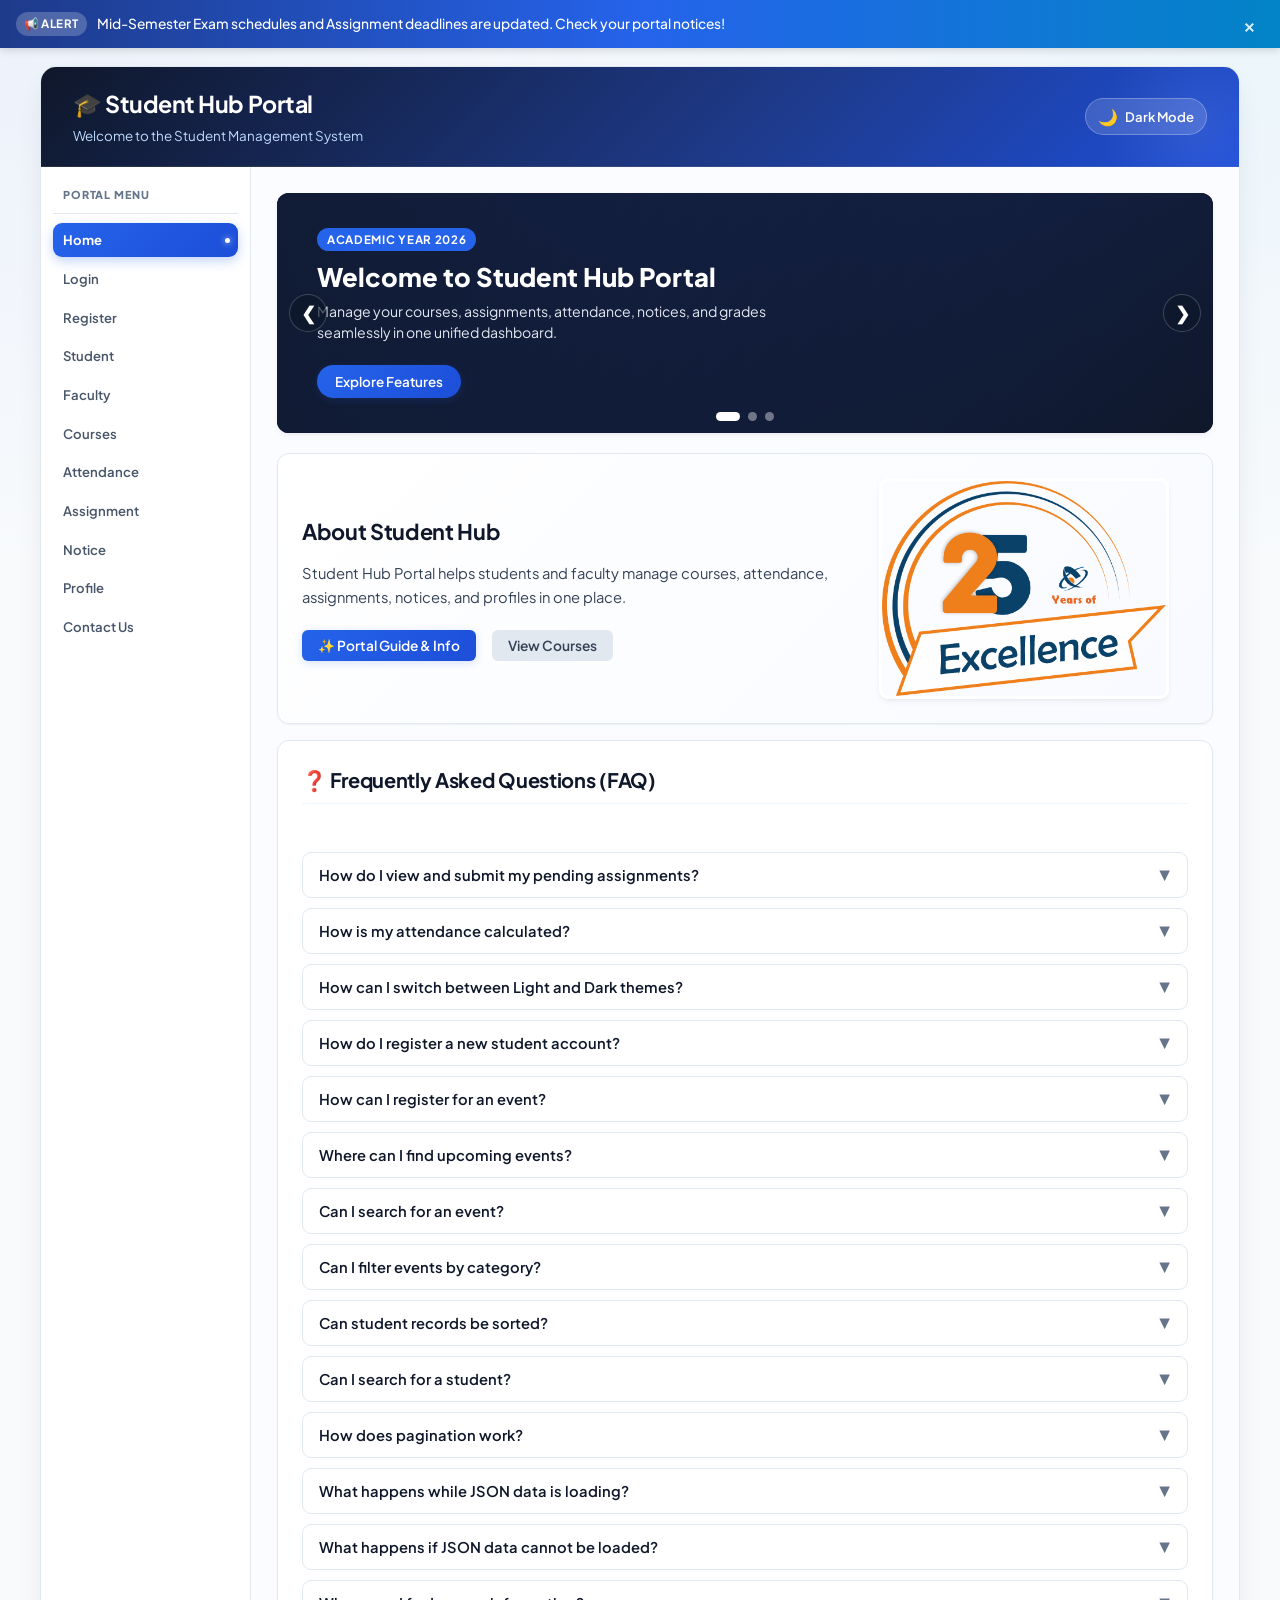
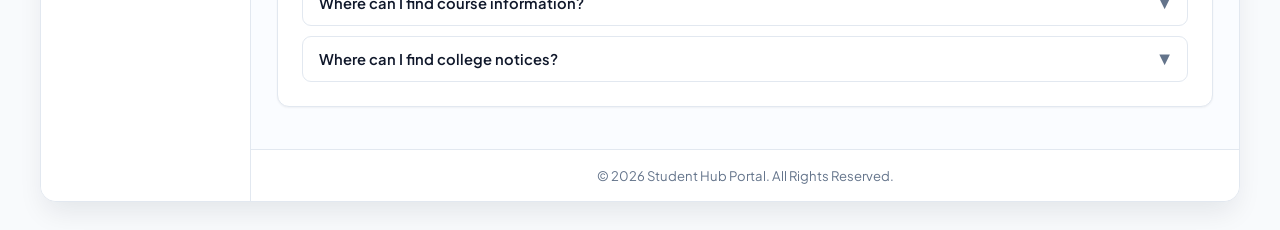
==== commit 44f15940: "Update StudentHub JSON functionality" ====
--- a/index.html
+++ b/index.html
@@ -8,16 +8,41 @@
 </head>
 <body>
     
-    <!-- <div class="right-side">
-        <img src="images/25-years.jpg" alt="25 Years of Excellence">
-    </div> -->
+    <!-- 1. NOTIFICATION BANNER -->
+    <div id="notificationBanner" class="notification-banner">
+        <div class="banner-content">
+            <span class="banner-tag">📢 Alert</span>
+            <span class="banner-text">Mid-Semester Exam schedules and Assignment deadlines are updated. Check your portal notices!</span>
+        </div>
+        <button id="closeBannerBtn" class="banner-close-btn" title="Dismiss notification" aria-label="Dismiss notification">&times;</button>
+    </div>
+
     <div class="container">
+        <!-- HEADER WITH HAMBURGER AND THEME TOGGLE -->
         <header class="header">
-            <h1>🎓 Student Hub Portal</h1>
-            <p>Welcome to the Student Management System</p>
+            <div class="header-wrapper">
+                <div>
+                    <h1>🎓 Student Hub Portal</h1>
+                    <p>Welcome to the Student Management System</p>
+                </div>
+                <div class="header-actions">
+                    <!-- Light / Dark Theme Toggle Button -->
+                    <button class="theme-toggle-btn" id="themeToggleBtn" type="button" aria-label="Toggle theme">
+                        <span class="theme-icon">🌙</span>
+                        <span class="theme-label">Dark Mode</span>
+                    </button>
+                    <!-- Mobile Hamburger Menu Button -->
+                    <button class="hamburger-btn" id="hamburgerBtn" type="button" aria-label="Toggle Navigation Menu">
+                        <span class="hamburger-line"></span>
+                        <span class="hamburger-line"></span>
+                        <span class="hamburger-line"></span>
+                    </button>
+                </div>
+            </div>
         </header>
 
-        <nav class="nav">
+        <!-- NAVIGATION MENU -->
+        <nav class="nav" id="mainNav">
             <a href="index.html">Home</a>
             <a href="login.html">Login</a>
             <a href="register.html">Register</a>
@@ -28,31 +53,140 @@
             <a href="assignment.html">Assignment</a>
             <a href="notice.html">Notice</a>
             <a href="profile.html">Profile</a>
-  
             <a href="contact.html">Contact Us</a>
         </nav>
 
         <main class="main">
+            <!-- 2. DYNAMIC SLIDER / CAROUSEL -->
+            <div class="slider-container">
+                <div class="slider-wrapper">
+                    <div class="slide" style="background: linear-gradient(135deg, #1e3a8a, #0f172a);">
+                        <div class="slide-overlay"></div>
+                        <div class="slide-content">
+                            <span class="slide-badge">Academic Year 2026</span>
+                            <h3>Welcome to Student Hub Portal</h3>
+                            <p>Manage your courses, assignments, attendance, notices, and grades seamlessly in one unified dashboard.</p>
+                            <button type="button" class="slide-btn" data-modal-target="#quickInfoModal">Explore Features</button>
+                        </div>
+                    </div>
+                    <div class="slide" style="background: linear-gradient(135deg, #0284c7, #1e293b);">
+                        <div class="slide-overlay"></div>
+                        <div class="slide-content">
+                            <span class="slide-badge">Exam Updates</span>
+                            <h3>Upcoming Mid-Term Examinations</h3>
+                            <p>Examination timetables and hall tickets are now available for all registered semester students.</p>
+                            <a href="notice.html"><button type="button" class="slide-btn">View Notices</button></a>
+                        </div>
+                    </div>
+                    <div class="slide" style="background: linear-gradient(135deg, #4f46e5, #0f172a);">
+                        <div class="slide-overlay"></div>
+                        <div class="slide-content">
+                            <span class="slide-badge">Course Registration</span>
+                            <h3>New Semester Courses Available</h3>
+                            <p>Explore computer networking, web development, data structures, and advanced technology programs.</p>
+                            <a href="courses.html"><button type="button" class="slide-btn">Browse Courses</button></a>
+                        </div>
+                    </div>
+                </div>
+                <!-- Navigation Arrows -->
+                <button class="slider-arrow prev" aria-label="Previous Slide">&#10094;</button>
+                <button class="slider-arrow next" aria-label="Next Slide">&#10095;</button>
+                <!-- Dots Indicator -->
+                <div class="slider-dots"></div>
+            </div>
+
+            <!-- ABOUT SECTION -->
             <section class="card about-section">
                 <div class="about-text">
-                <h2>About Student Hub</h2>
-                <p>
-                    Student Hub Portal helps students and faculty manage courses,
-                    attendance, assignments, notices, and profiles in one place.
-                </p>
+                    <h2>About Student Hub</h2>
+                    <p>
+                        Student Hub Portal helps students and faculty manage courses,
+                        attendance, assignments, notices, and profiles in one place.
+                    </p>
+                    <div class="quick-actions-row">
+                        <!-- 3. MODAL TRIGGER BUTTON -->
+                        <button type="button" data-modal-target="#quickInfoModal">✨ Portal Guide &amp; Info</button>
+                        <a href="courses.html"><button type="button" class="btn-secondary">View Courses</button></a>
+                    </div>
                 </div>
                 <div class="about-image">
                     <img src="images/25-years.jpg" alt="studenthub">
                 </div>
             </section>
 
-    
+            <!-- 4. FAQ ACCORDION SECTION -->
+            <!-- ==========================================
+     DYNAMIC FAQ FROM JSON
+=========================================== -->
+
+<section class="card">
+
+    <h2>
+        ❓ Frequently Asked Questions (FAQ)
+    </h2>
+
+
+    <div
+        id="faqLoading"
+        style="
+            text-align:center;
+            padding:15px;
+            font-weight:bold;
+        ">
+
+        Loading FAQs...
+
+    </div>
+
+
+    <div
+        id="faqError"
+        style="
+            color:red;
+            font-weight:bold;
+            padding:10px;
+        ">
+    </div>
+
+
+    <div
+        id="faqContainer"
+        class="faq-list">
+    </div>
+
+</section>
         </main>
 
         <footer class="footer">
             <p>&copy; 2026 Student Hub Portal. All Rights Reserved.</p>
         </footer>
     </div>
+
+    <!-- 5. INTERACTIVE MODAL DIALOG -->
+    <div id="quickInfoModal" class="modal-overlay" role="dialog" aria-modal="true" aria-labelledby="modalTitle">
+        <div class="modal-card">
+            <div class="modal-header">
+                <h3 id="modalTitle">🎓 Student Hub Quick Guide</h3>
+                <button class="modal-close-btn" data-modal-close aria-label="Close Modal">&times;</button>
+            </div>
+            <div class="modal-body">
+                <p><strong>Welcome to Student Hub Portal!</strong> Here is a quick summary of available features:</p>
+                <ul style="margin: 10px 0; padding-left: 20px; line-height: 1.7;">
+                    <li><strong>Courses:</strong> Browse semester curriculum and subject outlines.</li>
+                    <li><strong>Attendance:</strong> Monitor subject-wise attendance and minimum criteria.</li>
+                    <li><strong>Assignments:</strong> Track pending deadlines and save progress locally.</li>
+                    <li><strong>Notices:</strong> Stay up-to-date with campus circulars and exam schedules.</li>
+                    <li><strong>Dynamic UI:</strong> Enjoy responsive hamburger navigation and theme toggle.</li>
+                </ul>
+            </div>
+            <div class="modal-footer">
+                <button type="button" class="btn-secondary" data-modal-close>Close</button>
+                <a href="courses.html"><button type="button">Explore Courses</button></a>
+            </div>
+        </div>
+    </div>
+
     <script src="js/script.js"></script>
+    <script src="js/faqs.js"></script>
 </body>
 </html>
--- a/css/style.css
+++ b/css/style.css
@@ -33,7 +33,33 @@
     --radius-xl: 16px;
     --radius-full: 9999px;
     --transition-fast: 0.15s cubic-bezier(0.4, 0, 0.2, 1);
-    --transition-normal: 0.2s cubic-bezier(0.4, 0, 0.2, 1);
+    --transition-normal: 0.25s cubic-bezier(0.4, 0, 0.2, 1);
+}
+
+[data-theme="dark"] {
+    --primary: #3b82f6;
+    --primary-hover: #60a5fa;
+    --primary-light: #1e293b;
+    --primary-glow: rgba(59, 130, 246, 0.25);
+    --secondary: #38bdf8;
+    --accent: #818cf8;
+    --navy-dark: #f8fafc;
+    --navy-card: #0f172a;
+    --navy-blue: #1d4ed8;
+    --ink: #f1f5f9;
+    --ink-light: #cbd5e1;
+    --muted: #94a3b8;
+    --paper: #1e293b;
+    --canvas: #0f172a;
+    --line: #334155;
+    --line-focus: #60a5fa;
+    --success-bg: rgba(16, 185, 129, 0.15);
+    --warning-bg: rgba(245, 158, 11, 0.15);
+    --danger-bg: rgba(239, 68, 68, 0.15);
+    --shadow-sm: 0 1px 3px rgba(0, 0, 0, 0.35);
+    --shadow-md: 0 4px 10px rgba(0, 0, 0, 0.45);
+    --shadow-lg: 0 10px 25px rgba(0, 0, 0, 0.55);
+    --shadow-xl: 0 18px 36px rgba(0, 0, 0, 0.65);
 }
 
 *, *::before, *::after {
@@ -189,7 +215,7 @@
 }
 
 /* Page-specific icons */
-.nav a[href="index.html"]::before { content: "🏠"; }
+/* .nav a[href="index.html"]::before { content: "🏠"; }
 .nav a[href="login.html"]::before { content: "🔐"; }
 .nav a[href="register.html"]::before { content: "📝"; }
 .nav a[href="student.html"]::before { content: "🎓"; }
@@ -199,7 +225,7 @@
 .nav a[href="assignment.html"]::before { content: "📋"; }
 .nav a[href="notice.html"]::before { content: "📢"; }
 .nav a[href="profile.html"]::before { content: "👤"; }
-.nav a[href="contact.html"]::before { content: "✉️"; }
+.nav a[href="contact.html"]::before { content: "✉️"; } */
 
 .nav a:hover {
     color: var(--primary);
@@ -789,12 +815,570 @@
     padding: 16px 14px;
     color: var(--muted);
     font-size: 0.82rem;
-    background: #ffffff;
+    background: var(--paper);
     border-top: 1px solid var(--line);
 }
 
 .footer p {
     margin: 0;
+}
+
+/* =========================================================
+   DYNAMIC UI COMPONENTS
+   ========================================================= */
+
+/* 1. NOTIFICATION BANNER */
+.notification-banner {
+    background: linear-gradient(90deg, #1e3a8a 0%, #2563eb 50%, #0284c7 100%);
+    color: #ffffff;
+    padding: 10px 16px;
+    font-size: 0.86rem;
+    display: flex;
+    align-items: center;
+    justify-content: space-between;
+    gap: 12px;
+    box-shadow: 0 2px 8px rgba(0, 0, 0, 0.15);
+    position: relative;
+    z-index: 100;
+    transition: all var(--transition-normal);
+}
+
+.notification-banner.hidden {
+    display: none !important;
+}
+
+.banner-content {
+    display: flex;
+    align-items: center;
+    gap: 10px;
+    flex: 1;
+    overflow: hidden;
+}
+
+.banner-tag {
+    background: rgba(255, 255, 255, 0.22);
+    font-size: 0.72rem;
+    font-weight: 700;
+    text-transform: uppercase;
+    letter-spacing: 0.05em;
+    padding: 3px 8px;
+    border-radius: var(--radius-full);
+    white-space: nowrap;
+}
+
+.banner-text {
+    margin: 0;
+    font-weight: 500;
+    white-space: nowrap;
+    overflow: hidden;
+    text-overflow: ellipsis;
+}
+
+.banner-close-btn {
+    background: transparent;
+    border: none;
+    color: #ffffff;
+    font-size: 1.25rem;
+    line-height: 1;
+    cursor: pointer;
+    padding: 4px 8px;
+    border-radius: var(--radius-sm);
+    box-shadow: none;
+    margin: 0;
+    opacity: 0.85;
+    transition: opacity var(--transition-fast), transform var(--transition-fast), background var(--transition-fast);
+}
+
+.banner-close-btn:hover {
+    opacity: 1;
+    background: rgba(255, 255, 255, 0.18);
+    transform: scale(1.1);
+    box-shadow: none;
+}
+
+/* HEADER WITH ACTIONS */
+.header-wrapper {
+    display: flex;
+    justify-content: space-between;
+    align-items: center;
+    position: relative;
+    z-index: 2;
+}
+
+.header-actions {
+    display: flex;
+    align-items: center;
+    gap: 10px;
+}
+
+/* 2. LIGHT / DARK THEME TOGGLE BUTTON */
+.theme-toggle-btn {
+    background: rgba(255, 255, 255, 0.15);
+    border: 1px solid rgba(255, 255, 255, 0.25);
+    color: #ffffff;
+    padding: 7px 12px;
+    border-radius: var(--radius-full);
+    cursor: pointer;
+    font-size: 0.82rem;
+    font-weight: 600;
+    display: inline-flex;
+    align-items: center;
+    gap: 7px;
+    box-shadow: none;
+    margin: 0;
+    transition: all var(--transition-fast);
+    backdrop-filter: blur(8px);
+}
+
+.theme-toggle-btn:hover {
+    background: rgba(255, 255, 255, 0.28);
+    transform: translateY(-1px);
+    box-shadow: 0 4px 10px rgba(0, 0, 0, 0.15);
+}
+
+.theme-icon {
+    font-size: 1rem;
+    display: inline-block;
+    transition: transform var(--transition-normal);
+}
+
+/* 3. HAMBURGER MENU BUTTON */
+.hamburger-btn {
+    display: none;
+    flex-direction: column;
+    justify-content: space-around;
+    width: 36px;
+    height: 36px;
+    background: rgba(255, 255, 255, 0.15);
+    border: 1px solid rgba(255, 255, 255, 0.25);
+    border-radius: var(--radius-md);
+    cursor: pointer;
+    padding: 8px 6px;
+    box-shadow: none;
+    margin: 0;
+    transition: all var(--transition-fast);
+}
+
+.hamburger-btn:hover {
+    background: rgba(255, 255, 255, 0.28);
+}
+
+.hamburger-line {
+    width: 100%;
+    height: 2.5px;
+    background-color: #ffffff;
+    border-radius: 2px;
+    transition: all 0.3s ease-in-out;
+}
+
+.hamburger-btn.active .hamburger-line:nth-child(1) {
+    transform: translateY(7px) rotate(45deg);
+}
+
+.hamburger-btn.active .hamburger-line:nth-child(2) {
+    opacity: 0;
+}
+
+.hamburger-btn.active .hamburger-line:nth-child(3) {
+    transform: translateY(-7px) rotate(-45deg);
+}
+
+/* Mobile Nav Drawer Overlay */
+.nav-backdrop {
+    display: none;
+    position: fixed;
+    inset: 0;
+    background: rgba(15, 23, 42, 0.55);
+    backdrop-filter: blur(3px);
+    z-index: 80;
+    opacity: 0;
+    transition: opacity 0.3s ease;
+}
+
+.nav-backdrop.active {
+    display: block;
+    opacity: 1;
+}
+
+/* 4. SLIDER / CAROUSEL */
+.slider-container {
+    position: relative;
+    width: 100%;
+    overflow: hidden;
+    border-radius: var(--radius-lg);
+    background: #0f172a;
+    box-shadow: var(--shadow-md);
+    margin-bottom: 20px;
+    user-select: none;
+}
+
+.slider-wrapper {
+    display: flex;
+    transition: transform 0.45s cubic-bezier(0.25, 1, 0.5, 1);
+    width: 100%;
+}
+
+.slide {
+    min-width: 100%;
+    position: relative;
+    overflow: hidden;
+    display: flex;
+    align-items: center;
+    min-height: 240px;
+    background-size: cover;
+    background-position: center;
+}
+
+.slide-content {
+    position: relative;
+    z-index: 2;
+    padding: 30px clamp(20px, 4vw, 40px);
+    color: #ffffff;
+    max-width: 580px;
+}
+
+.slide-badge {
+    display: inline-block;
+    background: var(--primary);
+    color: #ffffff;
+    font-size: 0.72rem;
+    font-weight: 700;
+    text-transform: uppercase;
+    letter-spacing: 0.06em;
+    padding: 3px 10px;
+    border-radius: var(--radius-full);
+    margin-bottom: 10px;
+}
+
+.slide h3 {
+    margin: 0 0 8px;
+    font-size: clamp(1.2rem, 2.2vw, 1.6rem);
+    font-weight: 800;
+    line-height: 1.25;
+}
+
+.slide p {
+    margin: 0 0 16px;
+    font-size: 0.88rem;
+    color: #e2e8f0;
+    line-height: 1.5;
+}
+
+.slide-btn {
+    padding: 8px 18px;
+    font-size: 0.84rem;
+    border-radius: var(--radius-full);
+}
+
+.slide-overlay {
+    position: absolute;
+    inset: 0;
+    background: linear-gradient(90deg, rgba(15, 23, 42, 0.88) 0%, rgba(15, 23, 42, 0.6) 60%, rgba(15, 23, 42, 0.25) 100%);
+    z-index: 1;
+}
+
+/* Slider Controls */
+.slider-arrow {
+    position: absolute;
+    top: 50%;
+    transform: translateY(-50%);
+    width: 38px;
+    height: 38px;
+    border-radius: 50%;
+    background: rgba(15, 23, 42, 0.65);
+    color: #ffffff;
+    border: 1px solid rgba(255, 255, 255, 0.2);
+    display: flex;
+    align-items: center;
+    justify-content: center;
+    cursor: pointer;
+    z-index: 5;
+    font-size: 1.1rem;
+    transition: all var(--transition-fast);
+    box-shadow: none;
+    margin: 0;
+}
+
+.slider-arrow:hover {
+    background: var(--primary);
+    color: #ffffff;
+    transform: translateY(-50%) scale(1.1);
+    box-shadow: 0 4px 12px rgba(0, 0, 0, 0.3);
+}
+
+.slider-arrow.prev {
+    left: 12px;
+}
+
+.slider-arrow.next {
+    right: 12px;
+}
+
+.slider-dots {
+    position: absolute;
+    bottom: 12px;
+    left: 50%;
+    transform: translateX(-50%);
+    display: flex;
+    gap: 8px;
+    z-index: 5;
+}
+
+.slider-dot {
+    width: 9px;
+    height: 9px;
+    border-radius: 50%;
+    background: rgba(255, 255, 255, 0.4);
+    cursor: pointer;
+    transition: all var(--transition-fast);
+}
+
+.slider-dot.active {
+    background: #ffffff;
+    width: 24px;
+    border-radius: var(--radius-full);
+}
+
+/* 5. FAQ ACCORDION */
+.faq-list {
+    display: flex;
+    flex-direction: column;
+    gap: 10px;
+    margin-top: 14px;
+}
+
+.faq-item {
+    border: 1px solid var(--line);
+    border-radius: var(--radius-md);
+    background: var(--paper);
+    overflow: hidden;
+    transition: border-color var(--transition-fast), box-shadow var(--transition-fast);
+}
+
+.faq-item:hover {
+    border-color: var(--line-focus);
+}
+
+.faq-item.active {
+    border-color: var(--primary);
+    box-shadow: 0 2px 8px var(--primary-glow);
+}
+
+.faq-question {
+    width: 100%;
+    text-align: left;
+    background: transparent;
+    border: none;
+    padding: 13px 16px;
+    font-size: 0.92rem;
+    font-weight: 600;
+    color: var(--navy-dark);
+    display: flex;
+    justify-content: space-between;
+    align-items: center;
+    cursor: pointer;
+    box-shadow: none;
+    margin: 0;
+    transition: background-color var(--transition-fast);
+}
+
+.faq-question:hover {
+    background-color: var(--primary-light);
+    transform: none;
+    box-shadow: none;
+}
+
+.faq-icon {
+    font-size: 0.88rem;
+    color: var(--muted);
+    transition: transform var(--transition-normal), color var(--transition-fast);
+    flex-shrink: 0;
+    margin-left: 12px;
+}
+
+.faq-item.active .faq-icon {
+    transform: rotate(180deg);
+    color: var(--primary);
+}
+
+.faq-answer {
+    max-height: 0;
+    overflow: hidden;
+    transition: max-height 0.35s ease-out, padding 0.35s ease;
+    background: var(--canvas);
+}
+
+.faq-answer-inner {
+    padding: 0 16px 14px;
+    font-size: 0.86rem;
+    color: var(--ink-light);
+    line-height: 1.6;
+}
+
+.faq-item.active .faq-answer {
+    max-height: 250px;
+}
+
+/* 6. MODAL POPUP */
+.modal-overlay {
+    position: fixed;
+    inset: 0;
+    background: rgba(15, 23, 42, 0.65);
+    backdrop-filter: blur(4px);
+    display: flex;
+    align-items: center;
+    justify-content: center;
+    padding: 16px;
+    z-index: 1000;
+    opacity: 0;
+    visibility: hidden;
+    transition: opacity var(--transition-normal), visibility var(--transition-normal);
+}
+
+.modal-overlay.active {
+    opacity: 1;
+    visibility: visible;
+}
+
+.modal-card {
+    background: var(--paper);
+    border: 1px solid var(--line);
+    border-radius: var(--radius-xl);
+    width: 100%;
+    max-width: 520px;
+    box-shadow: var(--shadow-xl);
+    transform: scale(0.92) translateY(10px);
+    transition: transform 0.3s cubic-bezier(0.34, 1.56, 0.64, 1);
+    overflow: hidden;
+}
+
+.modal-overlay.active .modal-card {
+    transform: scale(1) translateY(0);
+}
+
+.modal-header {
+    display: flex;
+    align-items: center;
+    justify-content: space-between;
+    padding: 16px 20px;
+    border-bottom: 1px solid var(--line);
+    background: var(--canvas);
+}
+
+.modal-header h3 {
+    margin: 0;
+    font-size: 1.1rem;
+    color: var(--navy-dark);
+    display: flex;
+    align-items: center;
+    gap: 8px;
+}
+
+.modal-close-btn {
+    background: transparent;
+    border: none;
+    font-size: 1.4rem;
+    line-height: 1;
+    color: var(--muted);
+    cursor: pointer;
+    padding: 4px 8px;
+    border-radius: var(--radius-sm);
+    box-shadow: none;
+    margin: 0;
+    transition: all var(--transition-fast);
+}
+
+.modal-close-btn:hover {
+    color: var(--danger);
+    background: var(--danger-bg);
+    transform: scale(1.1);
+    box-shadow: none;
+}
+
+.modal-body {
+    padding: 20px;
+    font-size: 0.88rem;
+    color: var(--ink-light);
+    line-height: 1.6;
+}
+
+.modal-footer {
+    display: flex;
+    justify-content: flex-end;
+    gap: 8px;
+    padding: 14px 20px;
+    border-top: 1px solid var(--line);
+    background: var(--canvas);
+}
+
+.btn-secondary {
+    background: #e2e8f0;
+    color: #334155;
+    box-shadow: none;
+}
+
+[data-theme="dark"] .btn-secondary {
+    background: #334155;
+    color: #e2e8f0;
+}
+
+.btn-secondary:hover {
+    background: #cbd5e1;
+    box-shadow: var(--shadow-sm);
+}
+
+/* Quick Action Row */
+.quick-actions-row {
+    display: flex;
+    flex-wrap: wrap;
+    gap: 10px;
+    margin-top: 14px;
+}
+
+/* Dark Theme Overrides for Core UI Elements */
+[data-theme="dark"] .nav {
+    background: var(--paper);
+    border-right-color: var(--line);
+}
+
+[data-theme="dark"] .nav a {
+    color: #cbd5e1;
+}
+
+[data-theme="dark"] .nav a:hover {
+    background: #1e293b;
+    color: var(--primary);
+}
+
+[data-theme="dark"] .nav a::before {
+    background: #334155;
+}
+
+[data-theme="dark"] .main {
+    background: #0b0f19;
+}
+
+[data-theme="dark"] input[type="text"],
+[data-theme="dark"] input[type="email"],
+[data-theme="dark"] input[type="password"],
+[data-theme="dark"] input[type="tel"],
+[data-theme="dark"] input[type="date"],
+[data-theme="dark"] input[type="number"],
+[data-theme="dark"] input[type="file"],
+[data-theme="dark"] select,
+[data-theme="dark"] textarea {
+    background: #0f172a;
+    color: #f1f5f9;
+    border-color: #334155;
+}
+
+[data-theme="dark"] input[type="reset"] {
+    background: #334155;
+    color: #e2e8f0;
+}
+
+[data-theme="dark"] .about-section {
+    background: linear-gradient(135deg, #1e293b 0%, #0f172a 100%);
 }
 
 /* Responsive Design */
@@ -810,36 +1394,39 @@
         min-height: auto;
     }
 
+    .hamburger-btn {
+        display: flex;
+    }
+
     .nav {
-        flex-direction: row;
-        overflow-x: auto;
-        border-right: none;
-        border-bottom: 1px solid var(--line);
-        padding: 8px 10px;
-        -webkit-overflow-scrolling: touch;
-        scrollbar-width: thin;
-        height: auto;
-        gap: 6px;
+        display: none;
+        flex-direction: column;
+        position: fixed;
+        top: 0;
+        left: 0;
+        width: 260px;
+        height: 100vh;
+        z-index: 90;
+        box-shadow: var(--shadow-xl);
+        padding: 24px 14px;
+        transform: translateX(-100%);
+        transition: transform 0.3s cubic-bezier(0.4, 0, 0.2, 1);
+        border-right: 1px solid var(--line);
+    }
+
+    .nav.nav-open {
+        display: flex;
+        transform: translateX(0);
     }
 
     .nav::before {
-        display: none;
+        display: block;
+        padding-top: 10px;
     }
 
     .nav a {
-        padding: 5px 10px;
-        font-size: 0.78rem;
-        flex-shrink: 0;
-    }
-
-    .nav a::before {
-        width: 22px;
-        height: 22px;
-        font-size: 0.78rem;
-    }
-
-    .nav a.active::after {
-        display: none;
+        padding: 9px 12px;
+        font-size: 0.88rem;
     }
 
     .about-section {
@@ -883,7 +1470,17 @@
     }
 
     .header {
-        padding: 16px 14px;
+        padding: 14px 12px;
+    }
+
+    .slide-content {
+        padding: 20px 16px;
+    }
+
+    .slider-arrow {
+        width: 32px;
+        height: 32px;
+        font-size: 0.95rem;
     }
 
     .main {
@@ -903,3 +1500,4 @@
     }
 }
 
+
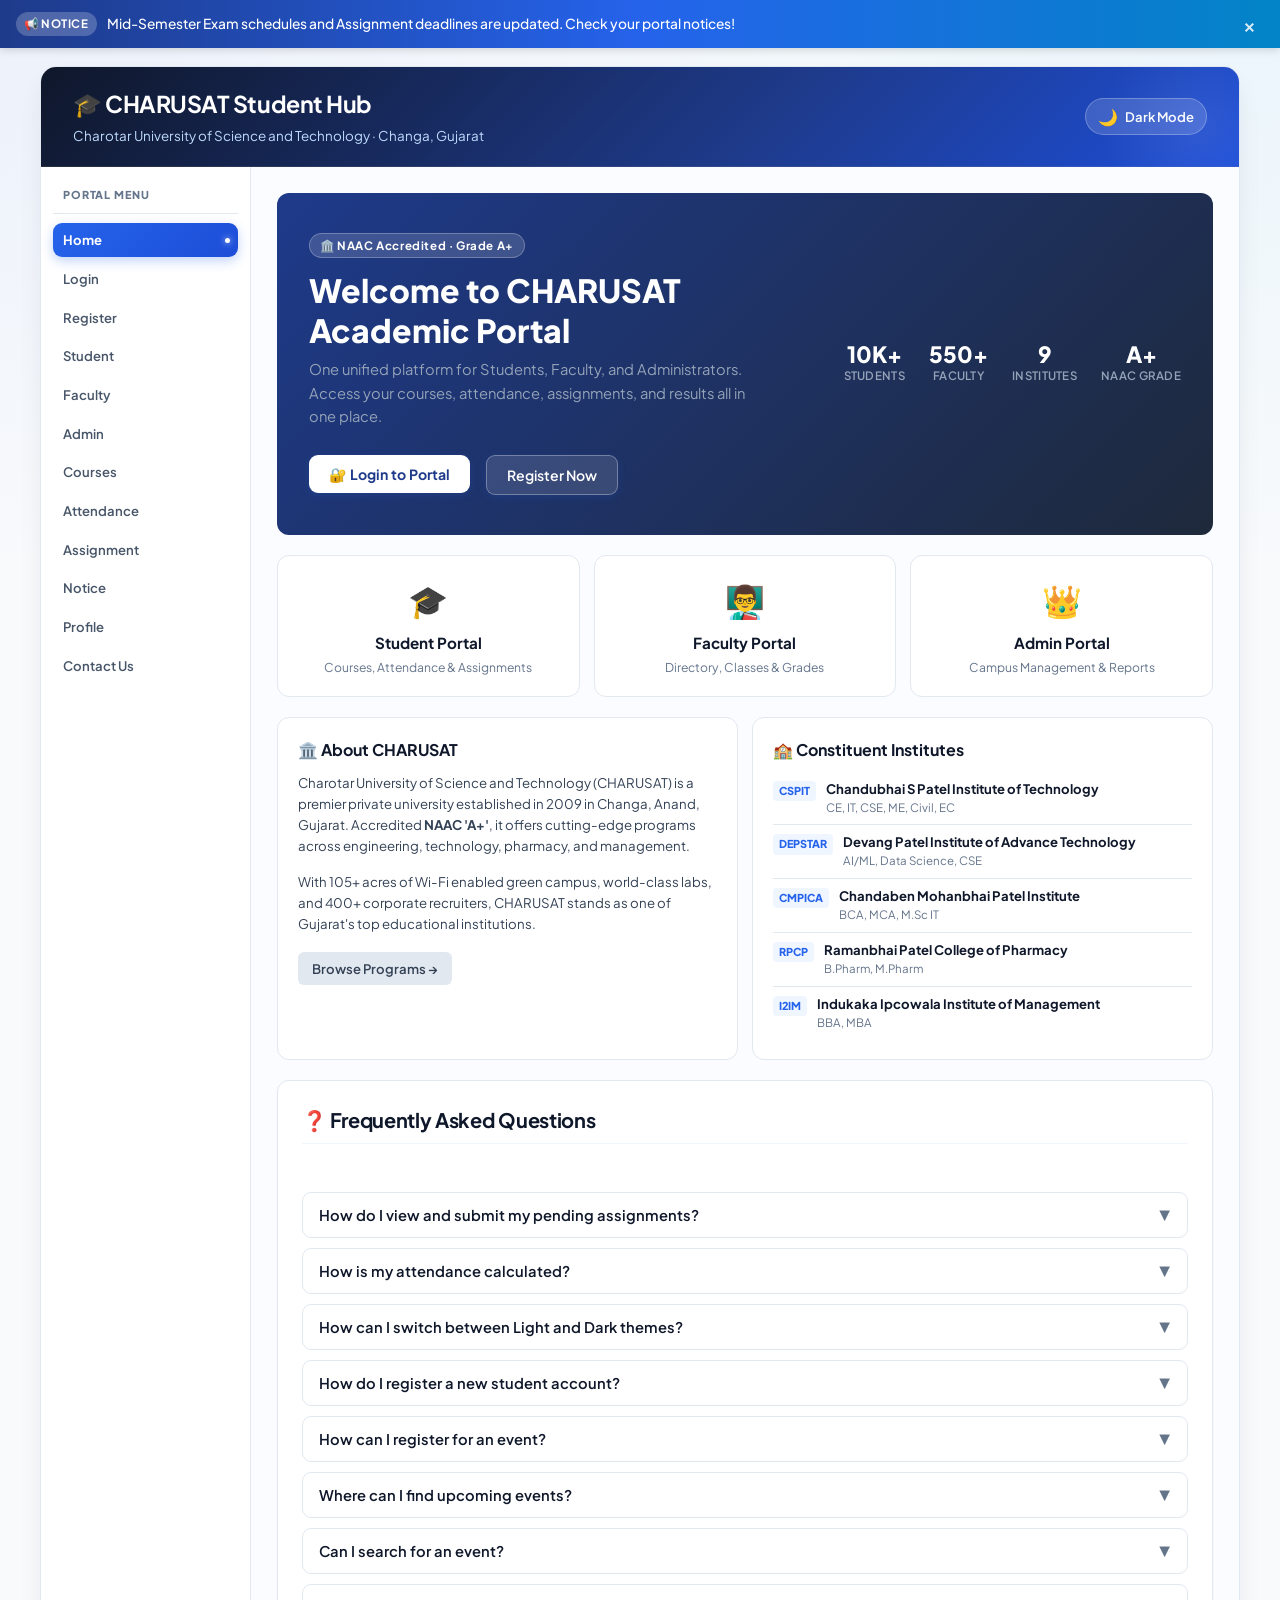
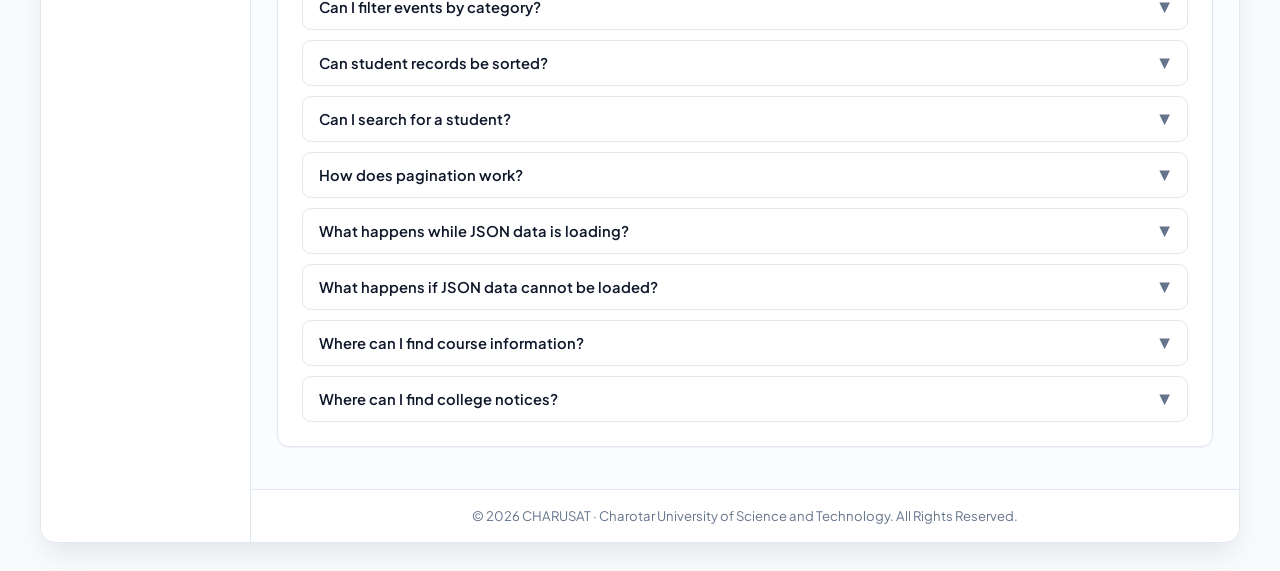
==== commit 24182511: "updated" ====
--- a/index.html
+++ b/index.html
@@ -3,36 +3,232 @@
 <head>
     <meta charset="UTF-8">
     <meta name="viewport" content="width=device-width, initial-scale=1.0">
-    <title>Student Hub Portal</title>
+    <title>CHARUSAT Student Hub Portal</title>
     <link rel="stylesheet" href="css/style.css">
+    <style>
+        /* ── HOME PAGE SPECIFIC ── */
+        .hero-section {
+            background: linear-gradient(135deg, #1e3a8a 0%, #1e293b 100%);
+            border-radius: var(--radius-lg);
+            padding: 40px 32px;
+            color: #fff;
+            display: flex;
+            flex-wrap: wrap;
+            align-items: center;
+            justify-content: space-between;
+            gap: 24px;
+            margin-bottom: 20px;
+        }
+        .hero-left h2 {
+            font-size: clamp(1.4rem, 3vw, 2rem);
+            font-weight: 800;
+            margin: 0 0 8px;
+            color: #fff;
+            line-height: 1.25;
+        }
+        .hero-left p {
+            margin: 0 0 20px;
+            color: #94a3b8;
+            font-size: 0.92rem;
+            line-height: 1.6;
+            max-width: 460px;
+        }
+        .hero-btns { display: flex; gap: 10px; flex-wrap: wrap; }
+        .hero-btns a { text-decoration: none; }
+        .btn-hero-primary {
+            background: #fff;
+            color: #1e3a8a;
+            border: none;
+            padding: 10px 20px;
+            border-radius: var(--radius-md);
+            font-weight: 700;
+            font-size: 0.88rem;
+            cursor: pointer;
+            transition: all 0.2s;
+        }
+        .btn-hero-primary:hover { background: #e0f2fe; transform: translateY(-1px); }
+        .btn-hero-ghost {
+            background: rgba(255,255,255,0.12);
+            color: #fff;
+            border: 1px solid rgba(255,255,255,0.3);
+            padding: 10px 20px;
+            border-radius: var(--radius-md);
+            font-weight: 600;
+            font-size: 0.88rem;
+            cursor: pointer;
+            transition: all 0.2s;
+        }
+        .btn-hero-ghost:hover { background: rgba(255,255,255,0.22); transform: translateY(-1px); }
+        .hero-badge {
+            display: inline-block;
+            background: rgba(255,255,255,0.15);
+            border: 1px solid rgba(255,255,255,0.25);
+            color: #fff;
+            font-size: 0.72rem;
+            font-weight: 700;
+            padding: 3px 10px;
+            border-radius: 20px;
+            letter-spacing: 0.6px;
+            margin-bottom: 12px;
+        }
+        .hero-stats {
+            display: flex;
+            flex-wrap: wrap;
+            gap: 24px;
+        }
+        .hero-stat-item { text-align: center; }
+        .hero-stat-item strong {
+            display: block;
+            font-size: 1.4rem;
+            font-weight: 800;
+            color: #fff;
+            line-height: 1;
+        }
+        .hero-stat-item span {
+            font-size: 0.72rem;
+            color: #94a3b8;
+            font-weight: 600;
+            text-transform: uppercase;
+            letter-spacing: 0.3px;
+        }
+
+        /* ── PORTAL CARDS ── */
+        .portals-grid {
+            display: grid;
+            grid-template-columns: repeat(3, 1fr);
+            gap: 14px;
+            margin-bottom: 20px;
+        }
+        .portal-card {
+            background: var(--paper);
+            border: 1px solid var(--line);
+            border-radius: var(--radius-lg);
+            padding: 20px 16px;
+            text-align: center;
+            text-decoration: none;
+            color: var(--ink);
+            transition: all 0.2s;
+            display: block;
+        }
+        .portal-card:hover {
+            border-color: var(--primary);
+            box-shadow: 0 4px 16px rgba(37,99,235,0.12);
+            transform: translateY(-3px);
+        }
+        .portal-card-icon {
+            font-size: 2rem;
+            display: block;
+            margin-bottom: 8px;
+        }
+        .portal-card h3 {
+            margin: 0 0 4px;
+            font-size: 0.95rem;
+            font-weight: 700;
+            color: var(--navy-dark);
+        }
+        .portal-card p {
+            margin: 0;
+            font-size: 0.76rem;
+            color: var(--muted);
+            line-height: 1.4;
+        }
+        .portal-card.login-cta {
+            background: var(--primary);
+            border-color: var(--primary);
+            color: #fff;
+        }
+        .portal-card.login-cta:hover { background: var(--primary-hover); }
+        .portal-card.login-cta h3, .portal-card.login-cta p { color: #fff; }
+
+        /* ── ABOUT + INSTITUTES ── */
+        .about-grid {
+            display: grid;
+            grid-template-columns: 1fr 1fr;
+            gap: 14px;
+            margin-bottom: 20px;
+        }
+        .info-card {
+            background: var(--paper);
+            border: 1px solid var(--line);
+            border-radius: var(--radius-lg);
+            padding: 20px;
+        }
+        .info-card h3 {
+            margin: 0 0 10px;
+            font-size: 1rem;
+            font-weight: 700;
+            color: var(--navy-dark);
+            display: flex;
+            align-items: center;
+            gap: 8px;
+        }
+        .info-card p {
+            margin: 0 0 14px;
+            font-size: 0.83rem;
+            color: var(--ink-light);
+            line-height: 1.6;
+        }
+        .info-card p:last-child { margin-bottom: 0; }
+        .institute-list { list-style: none; padding: 0; margin: 0; }
+        .institute-list li {
+            display: flex;
+            align-items: flex-start;
+            gap: 10px;
+            padding: 8px 0;
+            border-bottom: 1px solid var(--line);
+            font-size: 0.82rem;
+        }
+        .institute-list li:last-child { border-bottom: none; }
+        .inst-code {
+            background: var(--primary-light);
+            color: var(--primary);
+            font-size: 0.68rem;
+            font-weight: 800;
+            padding: 2px 6px;
+            border-radius: 4px;
+            white-space: nowrap;
+            flex-shrink: 0;
+            margin-top: 1px;
+        }
+        [data-theme="dark"] .inst-code { background: rgba(59,130,246,0.2); color: #93c5fd; }
+        .inst-name { font-weight: 700; color: var(--navy-dark); display: block; line-height: 1.3; }
+        .inst-prog { color: var(--muted); font-size: 0.72rem; }
+
+        @media (max-width: 700px) {
+            .portals-grid { grid-template-columns: 1fr 1fr; }
+            .about-grid { grid-template-columns: 1fr; }
+            .hero-section { padding: 24px 18px; }
+        }
+        @media (max-width: 480px) {
+            .portals-grid { grid-template-columns: 1fr; }
+        }
+    </style>
 </head>
 <body>
-    
-    <!-- 1. NOTIFICATION BANNER -->
+
+    <!-- NOTIFICATION BANNER -->
     <div id="notificationBanner" class="notification-banner">
         <div class="banner-content">
-            <span class="banner-tag">📢 Alert</span>
+            <span class="banner-tag">📢 Notice</span>
             <span class="banner-text">Mid-Semester Exam schedules and Assignment deadlines are updated. Check your portal notices!</span>
         </div>
-        <button id="closeBannerBtn" class="banner-close-btn" title="Dismiss notification" aria-label="Dismiss notification">&times;</button>
+        <button id="closeBannerBtn" class="banner-close-btn" aria-label="Dismiss">&times;</button>
     </div>
 
     <div class="container">
-        <!-- HEADER WITH HAMBURGER AND THEME TOGGLE -->
+        <!-- HEADER -->
         <header class="header">
             <div class="header-wrapper">
                 <div>
-                    <h1>🎓 Student Hub Portal</h1>
-                    <p>Welcome to the Student Management System</p>
+                    <h1>🎓 CHARUSAT Student Hub</h1>
+                    <p>Charotar University of Science and Technology · Changa, Gujarat</p>
                 </div>
                 <div class="header-actions">
-                    <!-- Light / Dark Theme Toggle Button -->
                     <button class="theme-toggle-btn" id="themeToggleBtn" type="button" aria-label="Toggle theme">
                         <span class="theme-icon">🌙</span>
                         <span class="theme-label">Dark Mode</span>
                     </button>
-                    <!-- Mobile Hamburger Menu Button -->
-                    <button class="hamburger-btn" id="hamburgerBtn" type="button" aria-label="Toggle Navigation Menu">
+                    <button class="hamburger-btn" id="hamburgerBtn" type="button" aria-label="Toggle menu">
                         <span class="hamburger-line"></span>
                         <span class="hamburger-line"></span>
                         <span class="hamburger-line"></span>
@@ -41,13 +237,14 @@
             </div>
         </header>
 
-        <!-- NAVIGATION MENU -->
+        <!-- NAV -->
         <nav class="nav" id="mainNav">
-            <a href="index.html">Home</a>
+            <a href="index.html" class="active">Home</a>
             <a href="login.html">Login</a>
             <a href="register.html">Register</a>
             <a href="student.html">Student</a>
             <a href="faculty.html">Faculty</a>
+            <a href="admin.html">Admin</a>
             <a href="courses.html">Courses</a>
             <a href="attendance.html">Attendance</a>
             <a href="assignment.html">Assignment</a>
@@ -57,136 +254,123 @@
         </nav>
 
         <main class="main">
-            <!-- 2. DYNAMIC SLIDER / CAROUSEL -->
-            <div class="slider-container">
-                <div class="slider-wrapper">
-                    <div class="slide" style="background: linear-gradient(135deg, #1e3a8a, #0f172a);">
-                        <div class="slide-overlay"></div>
-                        <div class="slide-content">
-                            <span class="slide-badge">Academic Year 2026</span>
-                            <h3>Welcome to Student Hub Portal</h3>
-                            <p>Manage your courses, assignments, attendance, notices, and grades seamlessly in one unified dashboard.</p>
-                            <button type="button" class="slide-btn" data-modal-target="#quickInfoModal">Explore Features</button>
-                        </div>
+
+            <!-- HERO SECTION -->
+            <div class="hero-section">
+                <div class="hero-left">
+                    <span class="hero-badge">🏛️ NAAC Accredited · Grade A+</span>
+                    <h2>Welcome to CHARUSAT<br>Academic Portal</h2>
+                    <p>One unified platform for Students, Faculty, and Administrators. Access your courses, attendance, assignments, and results all in one place.</p>
+                    <div class="hero-btns">
+                        <a href="login.html"><button class="btn-hero-primary">🔐 Login to Portal</button></a>
+                        <a href="register.html"><button class="btn-hero-ghost">Register Now</button></a>
                     </div>
-                    <div class="slide" style="background: linear-gradient(135deg, #0284c7, #1e293b);">
-                        <div class="slide-overlay"></div>
-                        <div class="slide-content">
-                            <span class="slide-badge">Exam Updates</span>
-                            <h3>Upcoming Mid-Term Examinations</h3>
-                            <p>Examination timetables and hall tickets are now available for all registered semester students.</p>
-                            <a href="notice.html"><button type="button" class="slide-btn">View Notices</button></a>
-                        </div>
-                    </div>
-                    <div class="slide" style="background: linear-gradient(135deg, #4f46e5, #0f172a);">
-                        <div class="slide-overlay"></div>
-                        <div class="slide-content">
-                            <span class="slide-badge">Course Registration</span>
-                            <h3>New Semester Courses Available</h3>
-                            <p>Explore computer networking, web development, data structures, and advanced technology programs.</p>
-                            <a href="courses.html"><button type="button" class="slide-btn">Browse Courses</button></a>
-                        </div>
-                    </div>
-                </div>
-                <!-- Navigation Arrows -->
-                <button class="slider-arrow prev" aria-label="Previous Slide">&#10094;</button>
-                <button class="slider-arrow next" aria-label="Next Slide">&#10095;</button>
-                <!-- Dots Indicator -->
-                <div class="slider-dots"></div>
-            </div>
-
-            <!-- ABOUT SECTION -->
-            <section class="card about-section">
-                <div class="about-text">
-                    <h2>About Student Hub</h2>
-                    <p>
-                        Student Hub Portal helps students and faculty manage courses,
-                        attendance, assignments, notices, and profiles in one place.
-                    </p>
-                    <div class="quick-actions-row">
-                        <!-- 3. MODAL TRIGGER BUTTON -->
-                        <button type="button" data-modal-target="#quickInfoModal">✨ Portal Guide &amp; Info</button>
-                        <a href="courses.html"><button type="button" class="btn-secondary">View Courses</button></a>
-                    </div>
-                </div>
-                <div class="about-image">
-                    <img src="images/25-years.jpg" alt="studenthub">
-                </div>
+                </div>
+                <div class="hero-stats">
+                    <div class="hero-stat-item"><strong>10K+</strong><span>Students</span></div>
+                    <div class="hero-stat-item"><strong>550+</strong><span>Faculty</span></div>
+                    <div class="hero-stat-item"><strong>9</strong><span>Institutes</span></div>
+                    <div class="hero-stat-item"><strong>A+</strong><span>NAAC Grade</span></div>
+                </div>
+            </div>
+
+            <!-- ROLE PORTAL CARDS -->
+            <div class="portals-grid">
+                <a href="login.html?role=student" class="portal-card">
+                    <span class="portal-card-icon">🎓</span>
+                    <h3>Student Portal</h3>
+                    <p>Courses, Attendance &amp; Assignments</p>
+                </a>
+                <a href="login.html?role=faculty" class="portal-card">
+                    <span class="portal-card-icon">👨‍🏫</span>
+                    <h3>Faculty Portal</h3>
+                    <p>Directory, Classes &amp; Grades</p>
+                </a>
+                <a href="login.html?role=admin" class="portal-card">
+                    <span class="portal-card-icon">👑</span>
+                    <h3>Admin Portal</h3>
+                    <p>Campus Management &amp; Reports</p>
+                </a>
+            </div>
+
+            <!-- ABOUT + INSTITUTES -->
+            <div class="about-grid">
+                <!-- About CHARUSAT -->
+                <div class="info-card">
+                    <h3>🏛️ About CHARUSAT</h3>
+                    <p>Charotar University of Science and Technology (CHARUSAT) is a premier private university established in 2009 in Changa, Anand, Gujarat. Accredited <strong>NAAC 'A+'</strong>, it offers cutting-edge programs across engineering, technology, pharmacy, and management.</p>
+                    <p>With 105+ acres of Wi-Fi enabled green campus, world-class labs, and 400+ corporate recruiters, CHARUSAT stands as one of Gujarat's top educational institutions.</p>
+                    <a href="courses.html"><button type="button" class="btn-secondary" style="margin-top: 4px; font-size: 0.82rem; padding: 8px 14px;">Browse Programs →</button></a>
+                </div>
+
+                <!-- Constituent Institutes -->
+                <div class="info-card">
+                    <h3>🏫 Constituent Institutes</h3>
+                    <ul class="institute-list">
+                        <li>
+                            <span class="inst-code">CSPIT</span>
+                            <div><span class="inst-name">Chandubhai S Patel Institute of Technology</span><span class="inst-prog">CE, IT, CSE, ME, Civil, EC</span></div>
+                        </li>
+                        <li>
+                            <span class="inst-code">DEPSTAR</span>
+                            <div><span class="inst-name">Devang Patel Institute of Advance Technology</span><span class="inst-prog">AI/ML, Data Science, CSE</span></div>
+                        </li>
+                        <li>
+                            <span class="inst-code">CMPICA</span>
+                            <div><span class="inst-name">Chandaben Mohanbhai Patel Institute</span><span class="inst-prog">BCA, MCA, M.Sc IT</span></div>
+                        </li>
+                        <li>
+                            <span class="inst-code">RPCP</span>
+                            <div><span class="inst-name">Ramanbhai Patel College of Pharmacy</span><span class="inst-prog">B.Pharm, M.Pharm</span></div>
+                        </li>
+                        <li>
+                            <span class="inst-code">I2IM</span>
+                            <div><span class="inst-name">Indukaka Ipcowala Institute of Management</span><span class="inst-prog">BBA, MBA</span></div>
+                        </li>
+                    </ul>
+                </div>
+            </div>
+
+            <!-- FAQ SECTION -->
+            <section class="card">
+                <h2>❓ Frequently Asked Questions</h2>
+                <div id="faqLoading" style="text-align:center; padding:15px; font-weight:bold; color: var(--muted);">Loading FAQs...</div>
+                <div id="faqError" style="color: var(--danger); font-weight:bold; padding:10px;"></div>
+                <div id="faqContainer" class="faq-list"></div>
             </section>
 
-            <!-- 4. FAQ ACCORDION SECTION -->
-            <!-- ==========================================
-     DYNAMIC FAQ FROM JSON
-=========================================== -->
-
-<section class="card">
-
-    <h2>
-        ❓ Frequently Asked Questions (FAQ)
-    </h2>
-
-
-    <div
-        id="faqLoading"
-        style="
-            text-align:center;
-            padding:15px;
-            font-weight:bold;
-        ">
-
-        Loading FAQs...
-
-    </div>
-
-
-    <div
-        id="faqError"
-        style="
-            color:red;
-            font-weight:bold;
-            padding:10px;
-        ">
-    </div>
-
-
-    <div
-        id="faqContainer"
-        class="faq-list">
-    </div>
-
-</section>
         </main>
 
         <footer class="footer">
-            <p>&copy; 2026 Student Hub Portal. All Rights Reserved.</p>
+            <p>&copy; 2026 CHARUSAT · Charotar University of Science and Technology. All Rights Reserved.</p>
         </footer>
     </div>
 
-    <!-- 5. INTERACTIVE MODAL DIALOG -->
+    <!-- QUICK INFO MODAL -->
     <div id="quickInfoModal" class="modal-overlay" role="dialog" aria-modal="true" aria-labelledby="modalTitle">
         <div class="modal-card">
             <div class="modal-header">
-                <h3 id="modalTitle">🎓 Student Hub Quick Guide</h3>
-                <button class="modal-close-btn" data-modal-close aria-label="Close Modal">&times;</button>
+                <h3 id="modalTitle">🎓 CHARUSAT Portal Guide</h3>
+                <button class="modal-close-btn" data-modal-close aria-label="Close">&times;</button>
             </div>
             <div class="modal-body">
-                <p><strong>Welcome to Student Hub Portal!</strong> Here is a quick summary of available features:</p>
-                <ul style="margin: 10px 0; padding-left: 20px; line-height: 1.7;">
-                    <li><strong>Courses:</strong> Browse semester curriculum and subject outlines.</li>
-                    <li><strong>Attendance:</strong> Monitor subject-wise attendance and minimum criteria.</li>
-                    <li><strong>Assignments:</strong> Track pending deadlines and save progress locally.</li>
-                    <li><strong>Notices:</strong> Stay up-to-date with campus circulars and exam schedules.</li>
-                    <li><strong>Dynamic UI:</strong> Enjoy responsive hamburger navigation and theme toggle.</li>
+                <p><strong>Welcome!</strong> Here's a quick summary of the portal's features:</p>
+                <ul style="margin: 10px 0; padding-left: 20px; line-height: 1.8;">
+                    <li><strong>👑 Admin:</strong> Manage student registries, faculty, and circulars.</li>
+                    <li><strong>👨‍🏫 Faculty:</strong> View directory, courses, and student attendance.</li>
+                    <li><strong>🎓 Student:</strong> Track attendance, assignments, and academic progress.</li>
+                    <li><strong>🔐 Role Login:</strong> Select your role at login to reach the right dashboard.</li>
                 </ul>
             </div>
             <div class="modal-footer">
                 <button type="button" class="btn-secondary" data-modal-close>Close</button>
-                <a href="courses.html"><button type="button">Explore Courses</button></a>
+                <a href="login.html"><button type="button">Go to Login →</button></a>
             </div>
         </div>
     </div>
 
+    <script src="js/auth.js"></script>
     <script src="js/script.js"></script>
     <script src="js/faqs.js"></script>
 </body>
-</html>+</html>
--- a/css/style.css
+++ b/css/style.css
@@ -1501,3 +1501,1068 @@
 }
 
 
+
+
+/* ==========================================================================
+   CHARUSAT UNIVERSITY PORTAL & ROLE-BASED LOGIN EXTENSIONS
+   ========================================================================== */
+
+/* CHARUSAT University Header Badge & Branding */
+.charusat-brand-badge {
+    display: inline-flex;
+    align-items: center;
+    gap: 6px;
+    background: linear-gradient(135deg, rgba(37, 99, 235, 0.12), rgba(14, 165, 233, 0.12));
+    border: 1px solid rgba(37, 99, 235, 0.25);
+    padding: 4px 10px;
+    border-radius: var(--radius-full);
+    font-size: 0.78rem;
+    font-weight: 700;
+    color: var(--primary);
+    text-transform: uppercase;
+    letter-spacing: 0.5px;
+    margin-bottom: 6px;
+}
+
+[data-theme="dark"] .charusat-brand-badge {
+    background: rgba(59, 130, 246, 0.18);
+    border-color: rgba(59, 130, 246, 0.35);
+    color: #93c5fd;
+}
+
+/* University Stats Grid */
+.charusat-stats-grid {
+    display: grid;
+    grid-template-columns: repeat(auto-fit, minmax(150px, 1fr));
+    gap: 12px;
+    margin: 18px 0;
+}
+
+.charusat-stat-card {
+    background: var(--paper);
+    border: 1px solid var(--line);
+    border-radius: var(--radius-lg);
+    padding: 14px 12px;
+    text-align: center;
+    transition: transform var(--transition-fast), box-shadow var(--transition-fast), border-color var(--transition-fast);
+    position: relative;
+    overflow: hidden;
+}
+
+.charusat-stat-card::before {
+    content: '';
+    position: absolute;
+    top: 0;
+    left: 0;
+    right: 0;
+    height: 3px;
+    background: linear-gradient(90deg, var(--primary), var(--secondary));
+}
+
+.charusat-stat-card:hover {
+    transform: translateY(-3px);
+    box-shadow: var(--shadow-md);
+    border-color: var(--line-focus);
+}
+
+.charusat-stat-num {
+    display: block;
+    font-size: 1.45rem;
+    font-weight: 800;
+    color: var(--primary);
+    line-height: 1.2;
+    margin-bottom: 4px;
+}
+
+.charusat-stat-label {
+    display: block;
+    font-size: 0.78rem;
+    color: var(--muted);
+    font-weight: 600;
+    text-transform: uppercase;
+    letter-spacing: 0.3px;
+}
+
+/* Institutes Showcase Grid */
+.institutes-grid {
+    display: grid;
+    grid-template-columns: repeat(auto-fit, minmax(240px, 1fr));
+    gap: 14px;
+    margin-top: 14px;
+}
+
+.institute-card {
+    background: var(--paper);
+    border: 1px solid var(--line);
+    border-radius: var(--radius-md);
+    padding: 14px;
+    transition: all var(--transition-normal);
+    display: flex;
+    flex-direction: column;
+    justify-content: space-between;
+}
+
+.institute-card:hover {
+    border-color: var(--primary);
+    box-shadow: var(--shadow-md);
+    transform: translateY(-2px);
+}
+
+.institute-header {
+    display: flex;
+    align-items: center;
+    justify-content: space-between;
+    margin-bottom: 8px;
+}
+
+.institute-code {
+    background: var(--primary-light);
+    color: var(--primary);
+    font-size: 0.76rem;
+    font-weight: 800;
+    padding: 3px 8px;
+    border-radius: var(--radius-sm);
+    letter-spacing: 0.5px;
+}
+
+[data-theme="dark"] .institute-code {
+    background: rgba(59, 130, 246, 0.2);
+    color: #93c5fd;
+}
+
+.institute-faculty {
+    font-size: 0.72rem;
+    color: var(--muted);
+    font-weight: 600;
+}
+
+.institute-card h4 {
+    margin: 4px 0 6px;
+    font-size: 0.95rem;
+    color: var(--navy-dark);
+    font-weight: 700;
+    line-height: 1.35;
+}
+
+.institute-card p {
+    margin: 0;
+    font-size: 0.82rem;
+    color: var(--ink-light);
+    line-height: 1.45;
+}
+
+/* Quick Role Gateway Bar */
+.role-gateway-bar {
+    display: grid;
+    grid-template-columns: repeat(auto-fit, minmax(180px, 1fr));
+    gap: 12px;
+    margin: 16px 0;
+}
+
+.role-gateway-card {
+    display: flex;
+    align-items: center;
+    gap: 12px;
+    padding: 12px 14px;
+    background: var(--paper);
+    border: 1px solid var(--line);
+    border-radius: var(--radius-md);
+    text-decoration: none;
+    color: var(--ink);
+    transition: all var(--transition-fast);
+}
+
+.role-gateway-card:hover {
+    background: var(--primary-light);
+    border-color: var(--primary);
+    transform: translateY(-2px);
+    box-shadow: var(--shadow-sm);
+}
+
+.role-gateway-icon {
+    font-size: 1.6rem;
+    width: 42px;
+    height: 42px;
+    display: flex;
+    align-items: center;
+    justify-content: center;
+    border-radius: var(--radius-md);
+    background: rgba(37, 99, 235, 0.08);
+    flex-shrink: 0;
+}
+
+[data-theme="dark"] .role-gateway-icon {
+    background: rgba(59, 130, 246, 0.15);
+}
+
+.role-gateway-text h4 {
+    margin: 0;
+    font-size: 0.88rem;
+    font-weight: 700;
+    color: var(--navy-dark);
+}
+
+.role-gateway-text p {
+    margin: 2px 0 0;
+    font-size: 0.74rem;
+    color: var(--muted);
+}
+
+/* ==========================================================================
+   ROLE-BASED LOGIN STYLES
+   ========================================================================== */
+
+.login-wrapper {
+    max-width: 580px;
+    margin: 0 auto;
+}
+
+/* Role Selector Tabs / Cards */
+.role-selector-title {
+    font-size: 0.85rem;
+    font-weight: 700;
+    color: var(--navy-dark);
+    margin-bottom: 8px;
+    display: flex;
+    align-items: center;
+    justify-content: space-between;
+}
+
+.role-selection-grid {
+    display: grid;
+    grid-template-columns: repeat(3, 1fr);
+    gap: 10px;
+    margin-bottom: 18px;
+}
+
+.role-card-option {
+    border: 2px solid var(--line);
+    background: var(--paper);
+    border-radius: var(--radius-md);
+    padding: 12px 8px;
+    text-align: center;
+    cursor: pointer;
+    transition: all var(--transition-fast);
+    user-select: none;
+    position: relative;
+    display: flex;
+    flex-direction: column;
+    align-items: center;
+    justify-content: center;
+}
+
+.role-card-option:hover {
+    border-color: var(--primary-hover);
+    background: var(--primary-light);
+    transform: translateY(-2px);
+}
+
+.role-card-option.active {
+    border-color: var(--primary);
+    background: linear-gradient(135deg, rgba(37, 99, 235, 0.08), rgba(14, 165, 233, 0.08));
+    box-shadow: 0 0 0 3px var(--primary-glow);
+}
+
+[data-theme="dark"] .role-card-option.active {
+    background: rgba(59, 130, 246, 0.18);
+    border-color: #60a5fa;
+    box-shadow: 0 0 0 3px rgba(59, 130, 246, 0.3);
+}
+
+.role-card-icon {
+    font-size: 1.6rem;
+    line-height: 1;
+    margin-bottom: 6px;
+    display: inline-block;
+}
+
+.role-card-title {
+    font-size: 0.86rem;
+    font-weight: 700;
+    color: var(--navy-dark);
+    display: block;
+}
+
+.role-card-desc {
+    font-size: 0.68rem;
+    color: var(--muted);
+    margin-top: 2px;
+    display: block;
+}
+
+.role-card-option input[type="radio"] {
+    position: absolute;
+    opacity: 0;
+    pointer-events: none;
+}
+
+.role-card-check {
+    position: absolute;
+    top: 6px;
+    right: 6px;
+    width: 16px;
+    height: 16px;
+    border-radius: 50%;
+    background: var(--primary);
+    color: #ffffff;
+    font-size: 10px;
+    display: none;
+    align-items: center;
+    justify-content: center;
+    font-weight: bold;
+}
+
+.role-card-option.active .role-card-check {
+    display: flex;
+}
+
+/* Active Role Banner */
+.active-role-indicator {
+    display: flex;
+    align-items: center;
+    gap: 8px;
+    padding: 8px 12px;
+    background: var(--primary-light);
+    border: 1px solid rgba(37, 99, 235, 0.2);
+    border-radius: var(--radius-sm);
+    font-size: 0.82rem;
+    font-weight: 600;
+    color: var(--primary);
+    margin-bottom: 16px;
+}
+
+[data-theme="dark"] .active-role-indicator {
+    background: rgba(59, 130, 246, 0.12);
+    border-color: rgba(59, 130, 246, 0.3);
+    color: #93c5fd;
+}
+
+/* Demo Credentials Helper Box */
+.demo-creds-container {
+    background: #f8fafc;
+    border: 1px dashed var(--line);
+    border-radius: var(--radius-md);
+    padding: 10px 12px;
+    margin-bottom: 16px;
+}
+
+[data-theme="dark"] .demo-creds-container {
+    background: #0f172a;
+    border-color: #334155;
+}
+
+.demo-creds-title {
+    font-size: 0.74rem;
+    font-weight: 700;
+    text-transform: uppercase;
+    color: var(--muted);
+    letter-spacing: 0.4px;
+    margin-bottom: 6px;
+    display: flex;
+    align-items: center;
+    gap: 6px;
+}
+
+.demo-chips {
+    display: flex;
+    flex-wrap: wrap;
+    gap: 6px;
+}
+
+.demo-chip-btn {
+    border: 1px solid var(--line);
+    background: var(--paper);
+    color: var(--ink-light);
+    font-size: 0.74rem;
+    font-weight: 600;
+    padding: 4px 9px;
+    border-radius: var(--radius-full);
+    cursor: pointer;
+    transition: all var(--transition-fast);
+    display: inline-flex;
+    align-items: center;
+    gap: 5px;
+}
+
+.demo-chip-btn:hover {
+    background: var(--primary);
+    color: #ffffff;
+    border-color: var(--primary);
+    transform: translateY(-1px);
+}
+
+/* Password with Toggle Visibility */
+.password-field-container {
+    position: relative;
+    width: 100%;
+}
+
+.password-toggle-btn {
+    position: absolute;
+    right: 8px;
+    top: 50%;
+    transform: translateY(-50%);
+    background: none;
+    border: none;
+    color: var(--muted);
+    cursor: pointer;
+    padding: 4px;
+    font-size: 1rem;
+    display: flex;
+    align-items: center;
+    justify-content: center;
+}
+
+.password-toggle-btn:hover {
+    color: var(--primary);
+}
+
+/* Login Feedback Alert */
+.login-alert {
+    padding: 10px 14px;
+    border-radius: var(--radius-sm);
+    font-size: 0.84rem;
+    font-weight: 600;
+    margin-bottom: 14px;
+    display: none;
+    align-items: center;
+    gap: 8px;
+}
+
+.login-alert.show {
+    display: flex;
+}
+
+.login-alert-success {
+    background: var(--success-bg);
+    color: var(--success);
+    border: 1px solid rgba(16, 185, 129, 0.3);
+}
+
+.login-alert-error {
+    background: var(--danger-bg);
+    color: var(--danger);
+    border: 1px solid rgba(239, 68, 68, 0.3);
+}
+
+/* ==========================================================================
+   ADMIN PORTAL DASHBOARD STYLES
+   ========================================================================== */
+
+.admin-header-card {
+    background: linear-gradient(135deg, #1e3a8a 0%, #0f172a 100%);
+    color: #ffffff;
+    border-radius: var(--radius-lg);
+    padding: 22px;
+    margin-bottom: 18px;
+    display: flex;
+    flex-wrap: wrap;
+    align-items: center;
+    justify-content: space-between;
+    gap: 16px;
+}
+
+.admin-header-text h2 {
+    color: #ffffff !important;
+    border-bottom: none !important;
+    margin: 0 0 6px 0;
+}
+
+.admin-header-text p {
+    margin: 0;
+    color: #cbd5e1;
+    font-size: 0.88rem;
+}
+
+.admin-badge-pill {
+    background: rgba(255, 255, 255, 0.15);
+    border: 1px solid rgba(255, 255, 255, 0.3);
+    color: #ffffff;
+    padding: 6px 12px;
+    border-radius: var(--radius-full);
+    font-size: 0.78rem;
+    font-weight: 700;
+    letter-spacing: 0.5px;
+}
+
+.admin-stats-grid {
+    display: grid;
+    grid-template-columns: repeat(auto-fit, minmax(180px, 1fr));
+    gap: 12px;
+    margin-bottom: 18px;
+}
+
+.admin-stat-box {
+    background: var(--paper);
+    border: 1px solid var(--line);
+    border-radius: var(--radius-md);
+    padding: 16px;
+    display: flex;
+    align-items: center;
+    gap: 14px;
+    transition: transform var(--transition-fast), box-shadow var(--transition-fast);
+}
+
+.admin-stat-box:hover {
+    transform: translateY(-2px);
+    box-shadow: var(--shadow-md);
+}
+
+.admin-stat-icon {
+    width: 44px;
+    height: 44px;
+    border-radius: var(--radius-md);
+    display: flex;
+    align-items: center;
+    justify-content: center;
+    font-size: 1.4rem;
+    flex-shrink: 0;
+}
+
+.admin-stat-icon.blue { background: rgba(37, 99, 235, 0.12); color: var(--primary); }
+.admin-stat-icon.green { background: rgba(16, 185, 129, 0.12); color: var(--success); }
+.admin-stat-icon.amber { background: rgba(245, 158, 11, 0.12); color: var(--warning); }
+.admin-stat-icon.purple { background: rgba(99, 102, 241, 0.12); color: var(--accent); }
+
+.admin-stat-info h3 {
+    margin: 0;
+    font-size: 1.35rem;
+    font-weight: 800;
+    color: var(--navy-dark);
+}
+
+.admin-stat-info p {
+    margin: 2px 0 0;
+    font-size: 0.74rem;
+    color: var(--muted);
+    font-weight: 600;
+    text-transform: uppercase;
+}
+
+.admin-tools-grid {
+    display: grid;
+    grid-template-columns: repeat(auto-fit, minmax(220px, 1fr));
+    gap: 12px;
+    margin-top: 14px;
+}
+
+.admin-tool-card {
+    background: var(--paper);
+    border: 1px solid var(--line);
+    border-radius: var(--radius-md);
+    padding: 14px;
+    transition: all var(--transition-fast);
+    display: flex;
+    flex-direction: column;
+    justify-content: space-between;
+}
+
+.admin-tool-card:hover {
+    border-color: var(--primary);
+    box-shadow: var(--shadow-sm);
+    transform: translateY(-2px);
+}
+
+.admin-tool-card h4 {
+    margin: 0 0 6px;
+    font-size: 0.95rem;
+    font-weight: 700;
+    color: var(--navy-dark);
+    display: flex;
+    align-items: center;
+    gap: 8px;
+}
+
+.admin-tool-card p {
+    margin: 0 0 12px;
+    font-size: 0.8rem;
+    color: var(--ink-light);
+    line-height: 1.4;
+}
+
+.status-badge {
+    display: inline-block;
+    padding: 2px 8px;
+    border-radius: var(--radius-full);
+    font-size: 0.72rem;
+    font-weight: 700;
+}
+
+.status-badge.active { background: var(--success-bg); color: var(--success); }
+.status-badge.pending { background: var(--warning-bg); color: var(--warning); }
+.status-badge.admin { background: var(--primary-light); color: var(--primary); }
+
+@media (max-width: 680px) {
+    .role-selection-grid {
+        grid-template-columns: 1fr;
+    }
+    .charusat-stats-grid {
+        grid-template-columns: repeat(2, 1fr);
+    }
+}
+
+
+/* ==========================================================================
+   ROLE-BASED ACCESS CONTROL (RBAC) & ACCESS DENIED MODAL STYLES
+   ========================================================================== */
+
+/* Access Denied Fullscreen Blocker */
+.access-denied-overlay {
+    position: fixed;
+    top: 0;
+    left: 0;
+    width: 100vw;
+    height: 100vh;
+    background: rgba(15, 23, 42, 0.78);
+    backdrop-filter: blur(8px);
+    -webkit-backdrop-filter: blur(8px);
+    display: flex;
+    align-items: center;
+    justify-content: center;
+    padding: 16px;
+    z-index: 999999;
+}
+
+.access-denied-card {
+    background: var(--paper);
+    border: 2px solid var(--danger);
+    border-radius: var(--radius-xl);
+    box-shadow: 0 25px 50px -12px rgba(239, 68, 68, 0.35);
+    max-width: 540px;
+    width: 100%;
+    padding: 26px 24px;
+    text-align: center;
+    animation: popIn 0.3s cubic-bezier(0.175, 0.885, 0.32, 1.275);
+}
+
+@keyframes popIn {
+    0% { transform: scale(0.85); opacity: 0; }
+    100% { transform: scale(1); opacity: 1; }
+}
+
+.access-denied-header {
+    margin-bottom: 16px;
+}
+
+.access-denied-icon-wrap {
+    width: 64px;
+    height: 64px;
+    margin: 0 auto 12px;
+    background: var(--danger-bg);
+    border: 2px solid rgba(239, 68, 68, 0.3);
+    border-radius: 50%;
+    display: flex;
+    align-items: center;
+    justify-content: center;
+    box-shadow: 0 0 20px rgba(239, 68, 68, 0.2);
+}
+
+.access-denied-icon {
+    font-size: 2.2rem;
+    line-height: 1;
+}
+
+.access-error-badge {
+    display: inline-block;
+    background: var(--danger-bg);
+    color: var(--danger);
+    font-size: 0.72rem;
+    font-weight: 800;
+    padding: 3px 10px;
+    border-radius: var(--radius-full);
+    letter-spacing: 0.6px;
+    margin-bottom: 8px;
+    border: 1px solid rgba(239, 68, 68, 0.25);
+}
+
+.access-denied-title {
+    margin: 4px 0 0;
+    font-size: 1.25rem;
+    font-weight: 800;
+    color: var(--navy-dark);
+    line-height: 1.35;
+}
+
+.access-denied-desc {
+    font-size: 0.92rem;
+    color: var(--ink-light);
+    line-height: 1.55;
+    margin: 0 0 18px;
+}
+
+/* Role Comparison Visualizer */
+.access-role-comparison {
+    display: flex;
+    align-items: center;
+    justify-content: center;
+    gap: 12px;
+    background: #f8fafc;
+    border: 1px dashed var(--line);
+    border-radius: var(--radius-md);
+    padding: 12px 14px;
+    margin-bottom: 22px;
+}
+
+[data-theme="dark"] .access-role-comparison {
+    background: #0f172a;
+}
+
+.role-compare-box {
+    display: flex;
+    flex-direction: column;
+    align-items: center;
+    gap: 4px;
+}
+
+.role-compare-label {
+    font-size: 0.72rem;
+    color: var(--muted);
+    font-weight: 700;
+    text-transform: uppercase;
+    letter-spacing: 0.4px;
+}
+
+.role-compare-val {
+    font-size: 0.86rem;
+    font-weight: 800;
+}
+
+.role-compare-box.current .role-compare-val {
+    color: var(--danger);
+}
+
+.role-compare-box.required .role-compare-val {
+    color: var(--success);
+}
+
+.role-compare-arrow {
+    font-size: 1.1rem;
+    color: var(--muted);
+    font-weight: bold;
+}
+
+/* Access Denied Footer Actions */
+.access-denied-footer {
+    display: flex;
+    flex-direction: column;
+    gap: 8px;
+}
+
+.access-btn {
+    display: inline-flex;
+    align-items: center;
+    justify-content: center;
+    padding: 10px 16px;
+    border-radius: var(--radius-md);
+    font-size: 0.88rem;
+    font-weight: 700;
+    text-decoration: none;
+    transition: all var(--transition-fast);
+}
+
+.access-btn.primary {
+    background: var(--primary);
+    color: #ffffff;
+    box-shadow: 0 3px 10px rgba(37, 99, 235, 0.3);
+}
+
+.access-btn.primary:hover {
+    background: var(--primary-hover);
+    transform: translateY(-1px);
+}
+
+.access-btn.secondary {
+    background: var(--paper);
+    color: var(--ink);
+    border: 1px solid var(--line);
+}
+
+.access-btn.secondary:hover {
+    background: #f1f5f9;
+}
+
+.access-btn.tertiary {
+    background: transparent;
+    color: var(--muted);
+    font-weight: 600;
+    font-size: 0.8rem;
+    padding: 6px;
+}
+
+.access-btn.tertiary:hover {
+    color: var(--ink);
+    text-decoration: underline;
+}
+
+/* Header Active User Status Pill */
+.auth-status-pill {
+    display: inline-flex;
+    align-items: center;
+    gap: 8px;
+    background: var(--paper);
+    border: 1px solid var(--line);
+    padding: 4px 10px 4px 6px;
+    border-radius: var(--radius-full);
+    font-size: 0.78rem;
+    box-shadow: var(--shadow-sm);
+}
+
+.auth-role-tag {
+    padding: 2px 7px;
+    border-radius: var(--radius-full);
+    font-size: 0.7rem;
+    font-weight: 800;
+    letter-spacing: 0.4px;
+}
+
+.auth-role-tag.admin {
+    background: rgba(99, 102, 241, 0.15);
+    color: var(--accent);
+}
+
+.auth-role-tag.faculty {
+    background: rgba(14, 165, 233, 0.15);
+    color: var(--secondary);
+}
+
+.auth-role-tag.student {
+    background: rgba(16, 185, 129, 0.15);
+    color: var(--success);
+}
+
+.auth-user-name {
+    font-weight: 700;
+    color: var(--navy-dark);
+    max-width: 140px;
+    white-space: nowrap;
+    overflow: hidden;
+    text-overflow: ellipsis;
+}
+
+.auth-logout-mini-btn {
+    background: none;
+    border: none;
+    color: var(--danger);
+    font-size: 0.72rem;
+    font-weight: 700;
+    cursor: pointer;
+    padding: 2px 4px;
+    border-radius: var(--radius-sm);
+    text-decoration: underline;
+}
+
+.auth-logout-mini-btn:hover {
+    background: var(--danger-bg);
+}
+
+/* ==========================================================================
+   ADMIN PRIORITY STUDENT REGISTRY & HISTORY VIEWER
+   ========================================================================== */
+
+.admin-priority-badge {
+    display: inline-flex;
+    align-items: center;
+    gap: 6px;
+    background: linear-gradient(135deg, #f59e0b, #d97706);
+    color: #ffffff;
+    font-size: 0.74rem;
+    font-weight: 800;
+    padding: 4px 10px;
+    border-radius: var(--radius-full);
+    letter-spacing: 0.6px;
+    box-shadow: 0 2px 8px rgba(245, 158, 11, 0.35);
+    margin-bottom: 8px;
+}
+
+.admin-priority-header {
+    display: flex;
+    flex-wrap: wrap;
+    align-items: center;
+    justify-content: space-between;
+    gap: 12px;
+    margin-bottom: 14px;
+}
+
+.admin-search-bar {
+    display: flex;
+    gap: 8px;
+    flex-wrap: wrap;
+    width: 100%;
+    margin-bottom: 14px;
+}
+
+.admin-search-input {
+    flex: 1;
+    min-width: 220px;
+    padding: 8px 12px;
+    border: 1px solid var(--line);
+    border-radius: var(--radius-md);
+    background: var(--paper);
+    color: var(--ink);
+    font-size: 0.85rem;
+}
+
+.admin-search-select {
+    padding: 8px 12px;
+    border: 1px solid var(--line);
+    border-radius: var(--radius-md);
+    background: var(--paper);
+    color: var(--ink);
+    font-size: 0.85rem;
+}
+
+.btn-view-history {
+    background: var(--primary-light);
+    color: var(--primary);
+    border: 1px solid rgba(37, 99, 235, 0.3);
+    padding: 5px 10px;
+    border-radius: var(--radius-sm);
+    font-size: 0.76rem;
+    font-weight: 700;
+    cursor: pointer;
+    transition: all var(--transition-fast);
+    display: inline-flex;
+    align-items: center;
+    gap: 5px;
+}
+
+.btn-view-history:hover {
+    background: var(--primary);
+    color: #ffffff;
+    transform: translateY(-1px);
+}
+
+/* Chronological Registration History Timeline Modal */
+.history-modal-overlay {
+    position: fixed;
+    top: 0;
+    left: 0;
+    width: 100vw;
+    height: 100vh;
+    background: rgba(15, 23, 42, 0.7);
+    backdrop-filter: blur(4px);
+    display: none;
+    align-items: center;
+    justify-content: center;
+    padding: 16px;
+    z-index: 99999;
+}
+
+.history-modal-overlay.active {
+    display: flex;
+}
+
+.history-modal-card {
+    background: var(--paper);
+    border: 1px solid var(--line);
+    border-radius: var(--radius-xl);
+    box-shadow: var(--shadow-xl);
+    max-width: 580px;
+    width: 100%;
+    max-height: 85vh;
+    display: flex;
+    flex-direction: column;
+    overflow: hidden;
+    animation: popIn 0.25s ease;
+}
+
+.history-modal-header {
+    padding: 16px 20px;
+    border-bottom: 1px solid var(--line);
+    display: flex;
+    align-items: center;
+    justify-content: space-between;
+    background: #f8fafc;
+}
+
+[data-theme="dark"] .history-modal-header {
+    background: #0f172a;
+}
+
+.history-modal-header h3 {
+    margin: 0;
+    font-size: 1.05rem;
+    font-weight: 800;
+    color: var(--navy-dark);
+}
+
+.history-modal-body {
+    padding: 20px;
+    overflow-y: auto;
+    flex: 1;
+}
+
+.history-student-summary {
+    background: var(--primary-light);
+    border: 1px solid rgba(37, 99, 235, 0.25);
+    border-radius: var(--radius-md);
+    padding: 12px 14px;
+    margin-bottom: 18px;
+    display: grid;
+    grid-template-columns: repeat(auto-fit, minmax(130px, 1fr));
+    gap: 8px;
+    font-size: 0.8rem;
+}
+
+[data-theme="dark"] .history-student-summary {
+    background: rgba(59, 130, 246, 0.15);
+}
+
+.history-timeline {
+    position: relative;
+    padding-left: 24px;
+    margin-top: 10px;
+}
+
+.history-timeline::before {
+    content: '';
+    position: absolute;
+    left: 7px;
+    top: 4px;
+    bottom: 4px;
+    width: 2px;
+    background: var(--line);
+}
+
+.timeline-step {
+    position: relative;
+    margin-bottom: 18px;
+}
+
+.timeline-step:last-child {
+    margin-bottom: 0;
+}
+
+.timeline-step-dot {
+    position: absolute;
+    left: -24px;
+    top: 2px;
+    width: 16px;
+    height: 16px;
+    border-radius: 50%;
+    background: var(--primary);
+    border: 3px solid var(--paper);
+    box-shadow: 0 0 0 2px var(--primary);
+}
+
+.timeline-step-time {
+    font-size: 0.72rem;
+    font-weight: 700;
+    color: var(--muted);
+    text-transform: uppercase;
+    margin-bottom: 2px;
+}
+
+.timeline-step-title {
+    font-size: 0.88rem;
+    font-weight: 800;
+    color: var(--navy-dark);
+    margin-bottom: 4px;
+}
+
+.timeline-step-desc {
+    font-size: 0.8rem;
+    color: var(--ink-light);
+    line-height: 1.45;
+    margin: 0;
+}
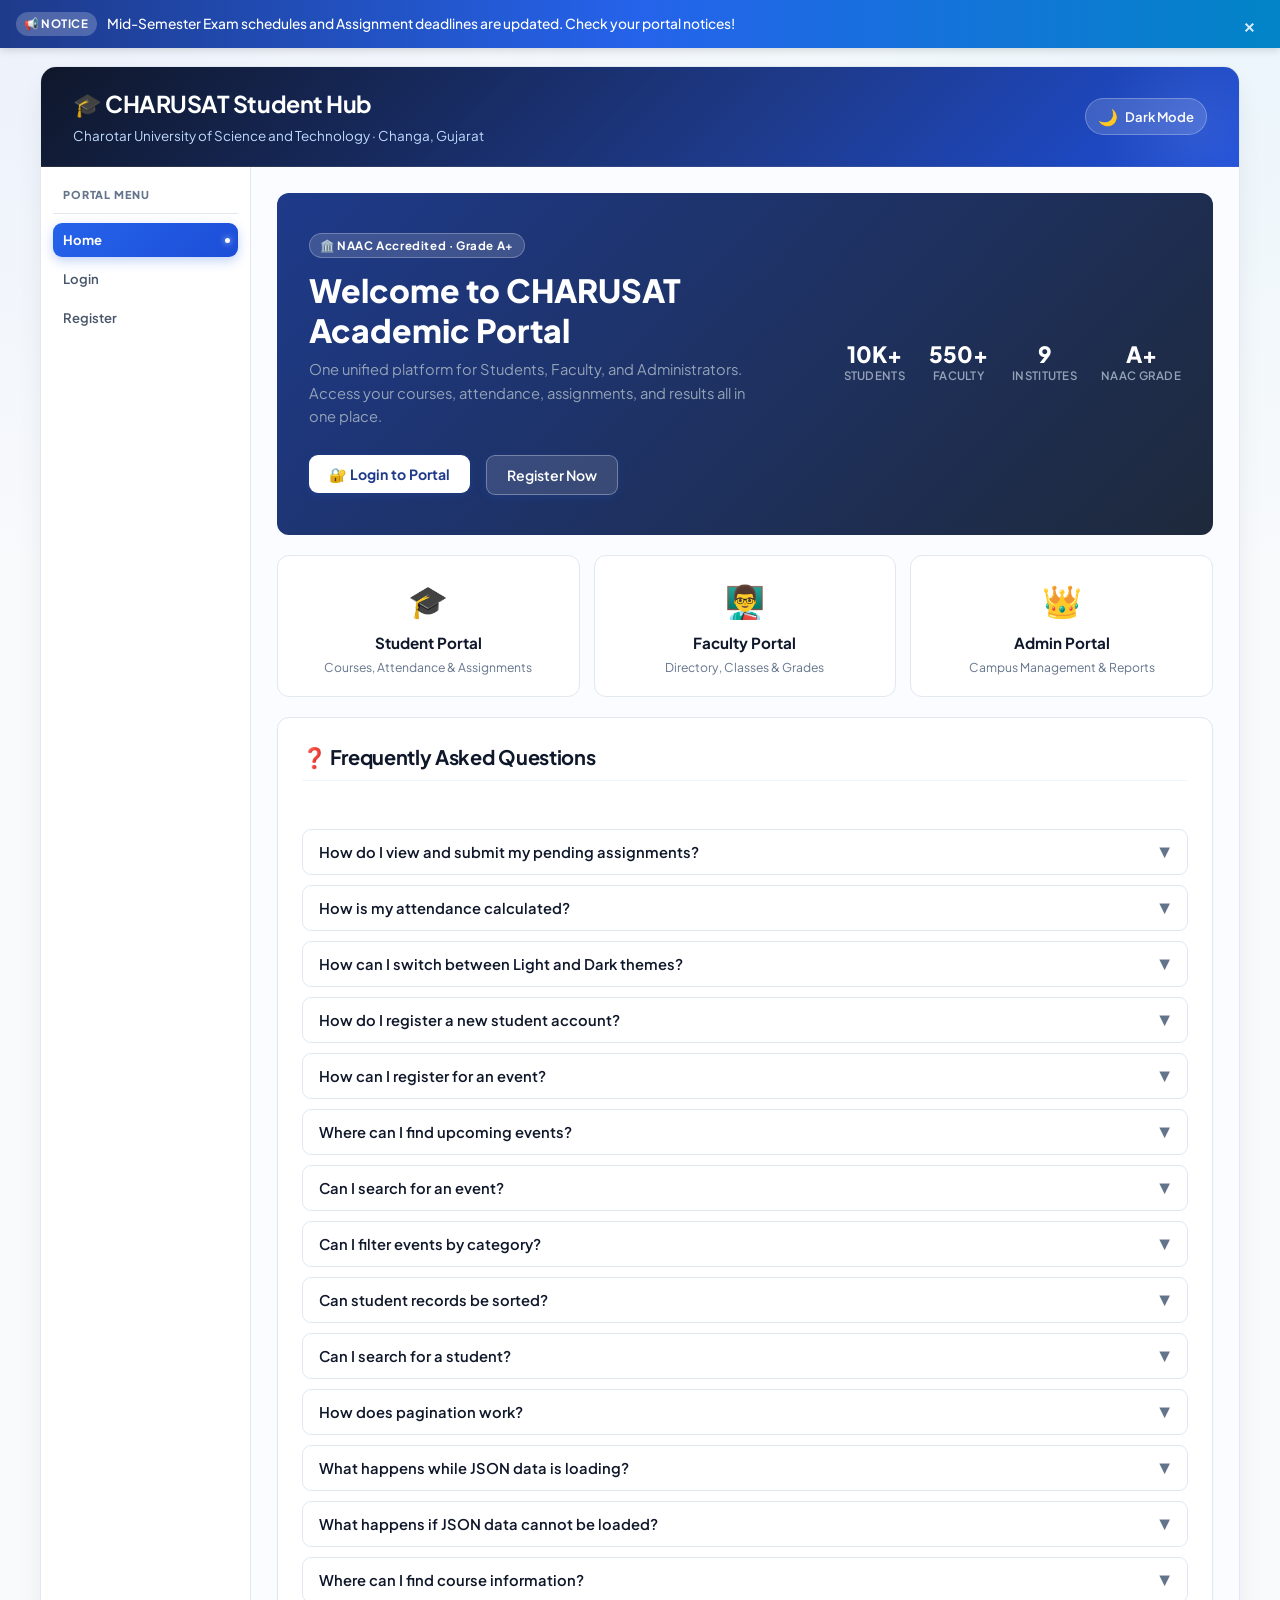
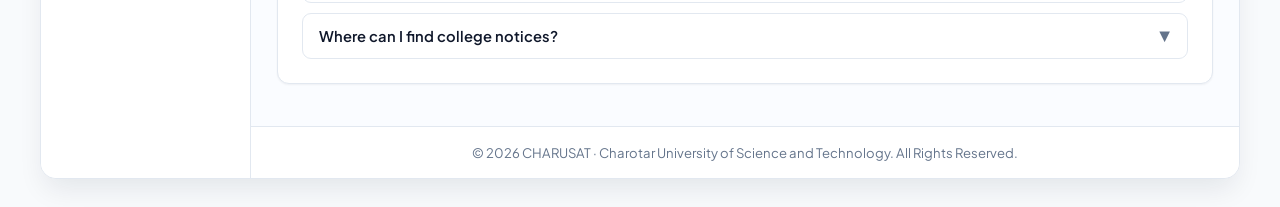
==== commit 6cdef69e: "updated" ====
--- a/index.html
+++ b/index.html
@@ -5,6 +5,7 @@
     <meta name="viewport" content="width=device-width, initial-scale=1.0">
     <title>CHARUSAT Student Hub Portal</title>
     <link rel="stylesheet" href="css/style.css">
+    <script src="js/auth.js"></script>
     <style>
         /* ── HOME PAGE SPECIFIC ── */
         .hero-section {
@@ -293,44 +294,6 @@
                 </a>
             </div>
 
-            <!-- ABOUT + INSTITUTES -->
-            <div class="about-grid">
-                <!-- About CHARUSAT -->
-                <div class="info-card">
-                    <h3>🏛️ About CHARUSAT</h3>
-                    <p>Charotar University of Science and Technology (CHARUSAT) is a premier private university established in 2009 in Changa, Anand, Gujarat. Accredited <strong>NAAC 'A+'</strong>, it offers cutting-edge programs across engineering, technology, pharmacy, and management.</p>
-                    <p>With 105+ acres of Wi-Fi enabled green campus, world-class labs, and 400+ corporate recruiters, CHARUSAT stands as one of Gujarat's top educational institutions.</p>
-                    <a href="courses.html"><button type="button" class="btn-secondary" style="margin-top: 4px; font-size: 0.82rem; padding: 8px 14px;">Browse Programs →</button></a>
-                </div>
-
-                <!-- Constituent Institutes -->
-                <div class="info-card">
-                    <h3>🏫 Constituent Institutes</h3>
-                    <ul class="institute-list">
-                        <li>
-                            <span class="inst-code">CSPIT</span>
-                            <div><span class="inst-name">Chandubhai S Patel Institute of Technology</span><span class="inst-prog">CE, IT, CSE, ME, Civil, EC</span></div>
-                        </li>
-                        <li>
-                            <span class="inst-code">DEPSTAR</span>
-                            <div><span class="inst-name">Devang Patel Institute of Advance Technology</span><span class="inst-prog">AI/ML, Data Science, CSE</span></div>
-                        </li>
-                        <li>
-                            <span class="inst-code">CMPICA</span>
-                            <div><span class="inst-name">Chandaben Mohanbhai Patel Institute</span><span class="inst-prog">BCA, MCA, M.Sc IT</span></div>
-                        </li>
-                        <li>
-                            <span class="inst-code">RPCP</span>
-                            <div><span class="inst-name">Ramanbhai Patel College of Pharmacy</span><span class="inst-prog">B.Pharm, M.Pharm</span></div>
-                        </li>
-                        <li>
-                            <span class="inst-code">I2IM</span>
-                            <div><span class="inst-name">Indukaka Ipcowala Institute of Management</span><span class="inst-prog">BBA, MBA</span></div>
-                        </li>
-                    </ul>
-                </div>
-            </div>
-
             <!-- FAQ SECTION -->
             <section class="card">
                 <h2>❓ Frequently Asked Questions</h2>
